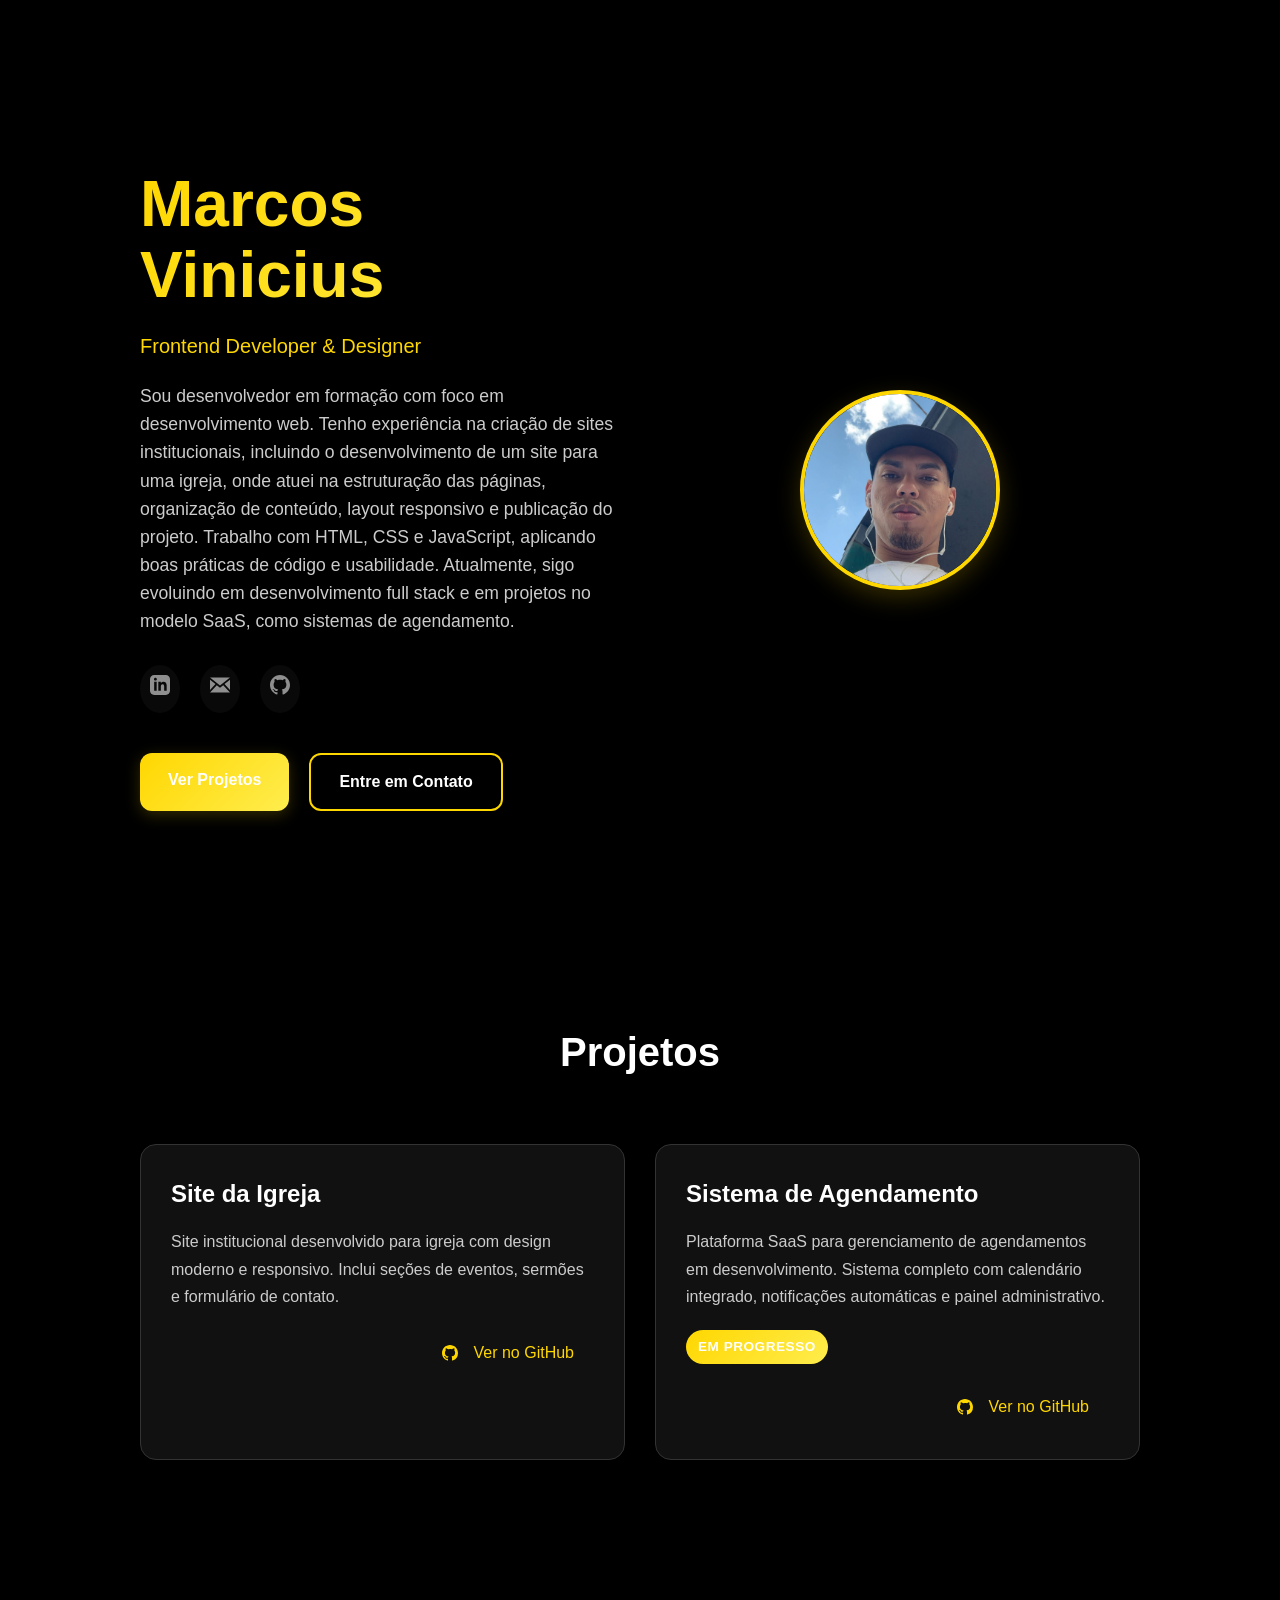
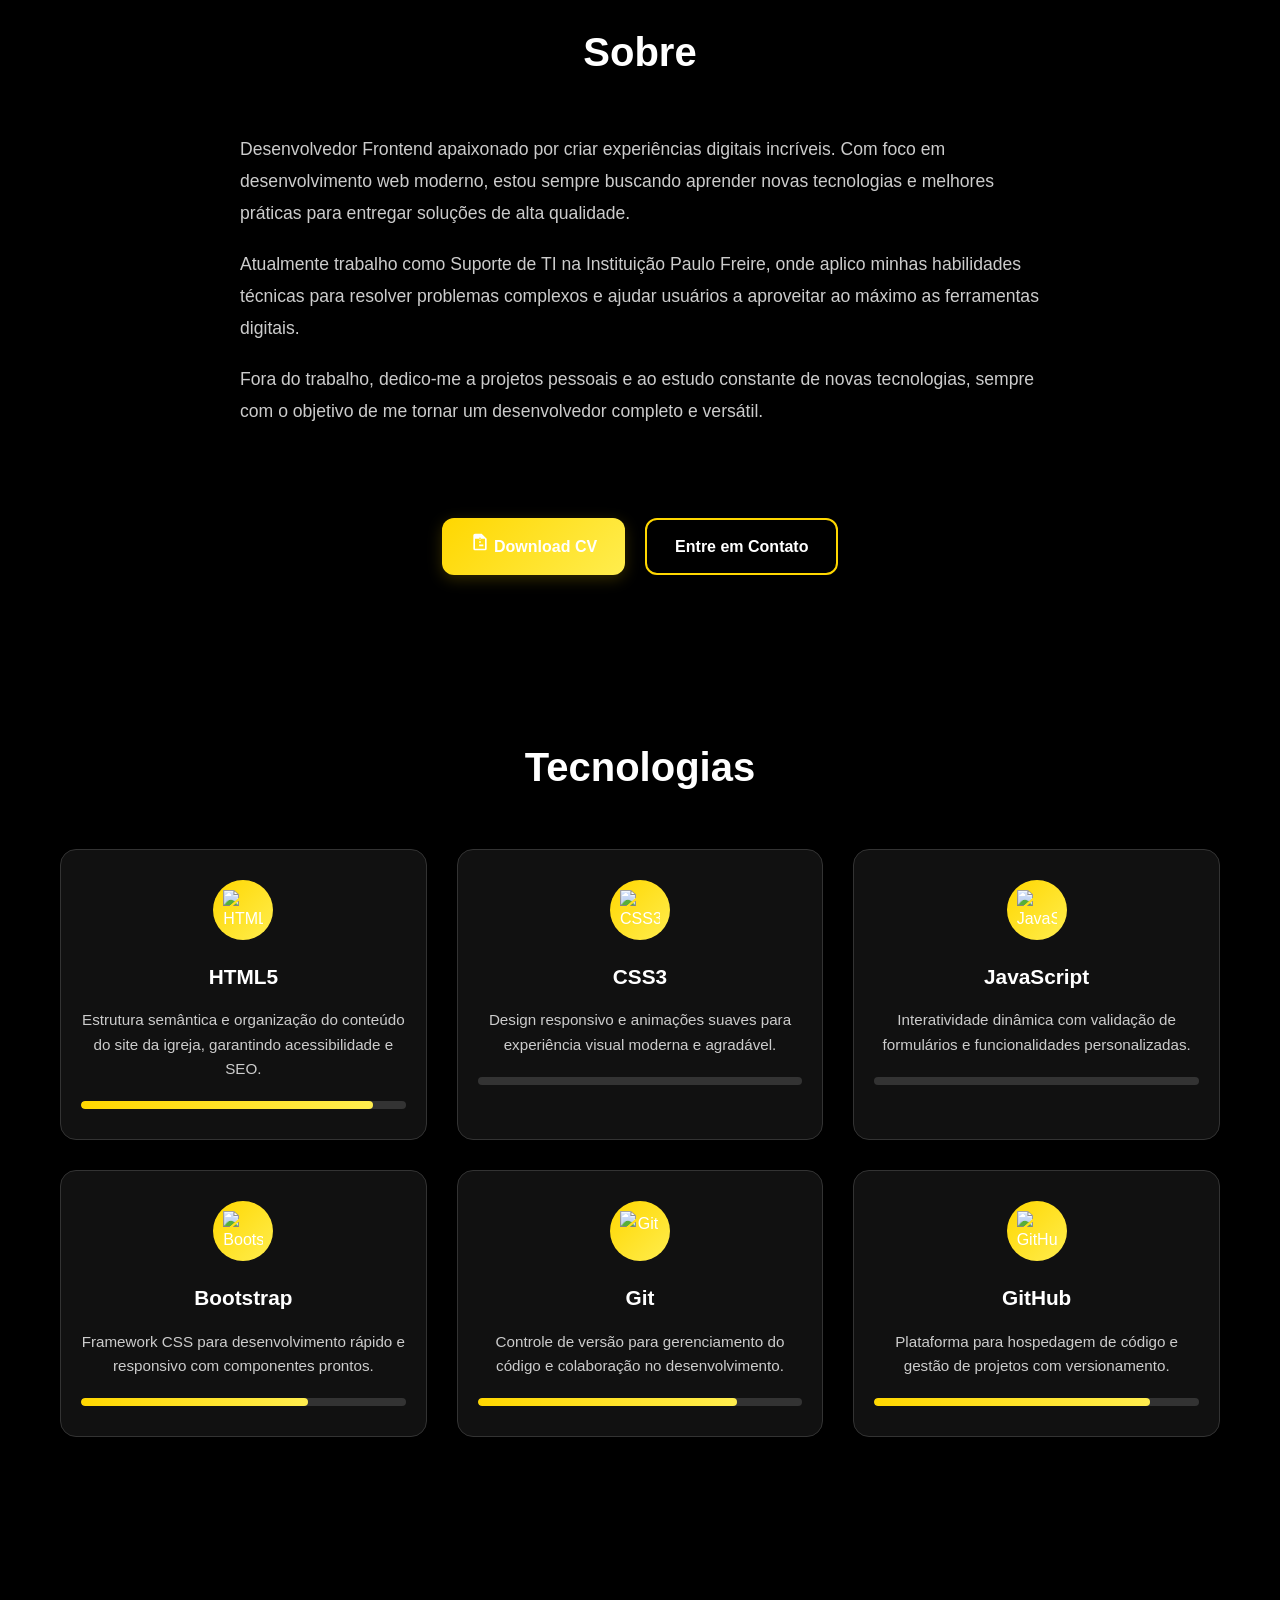
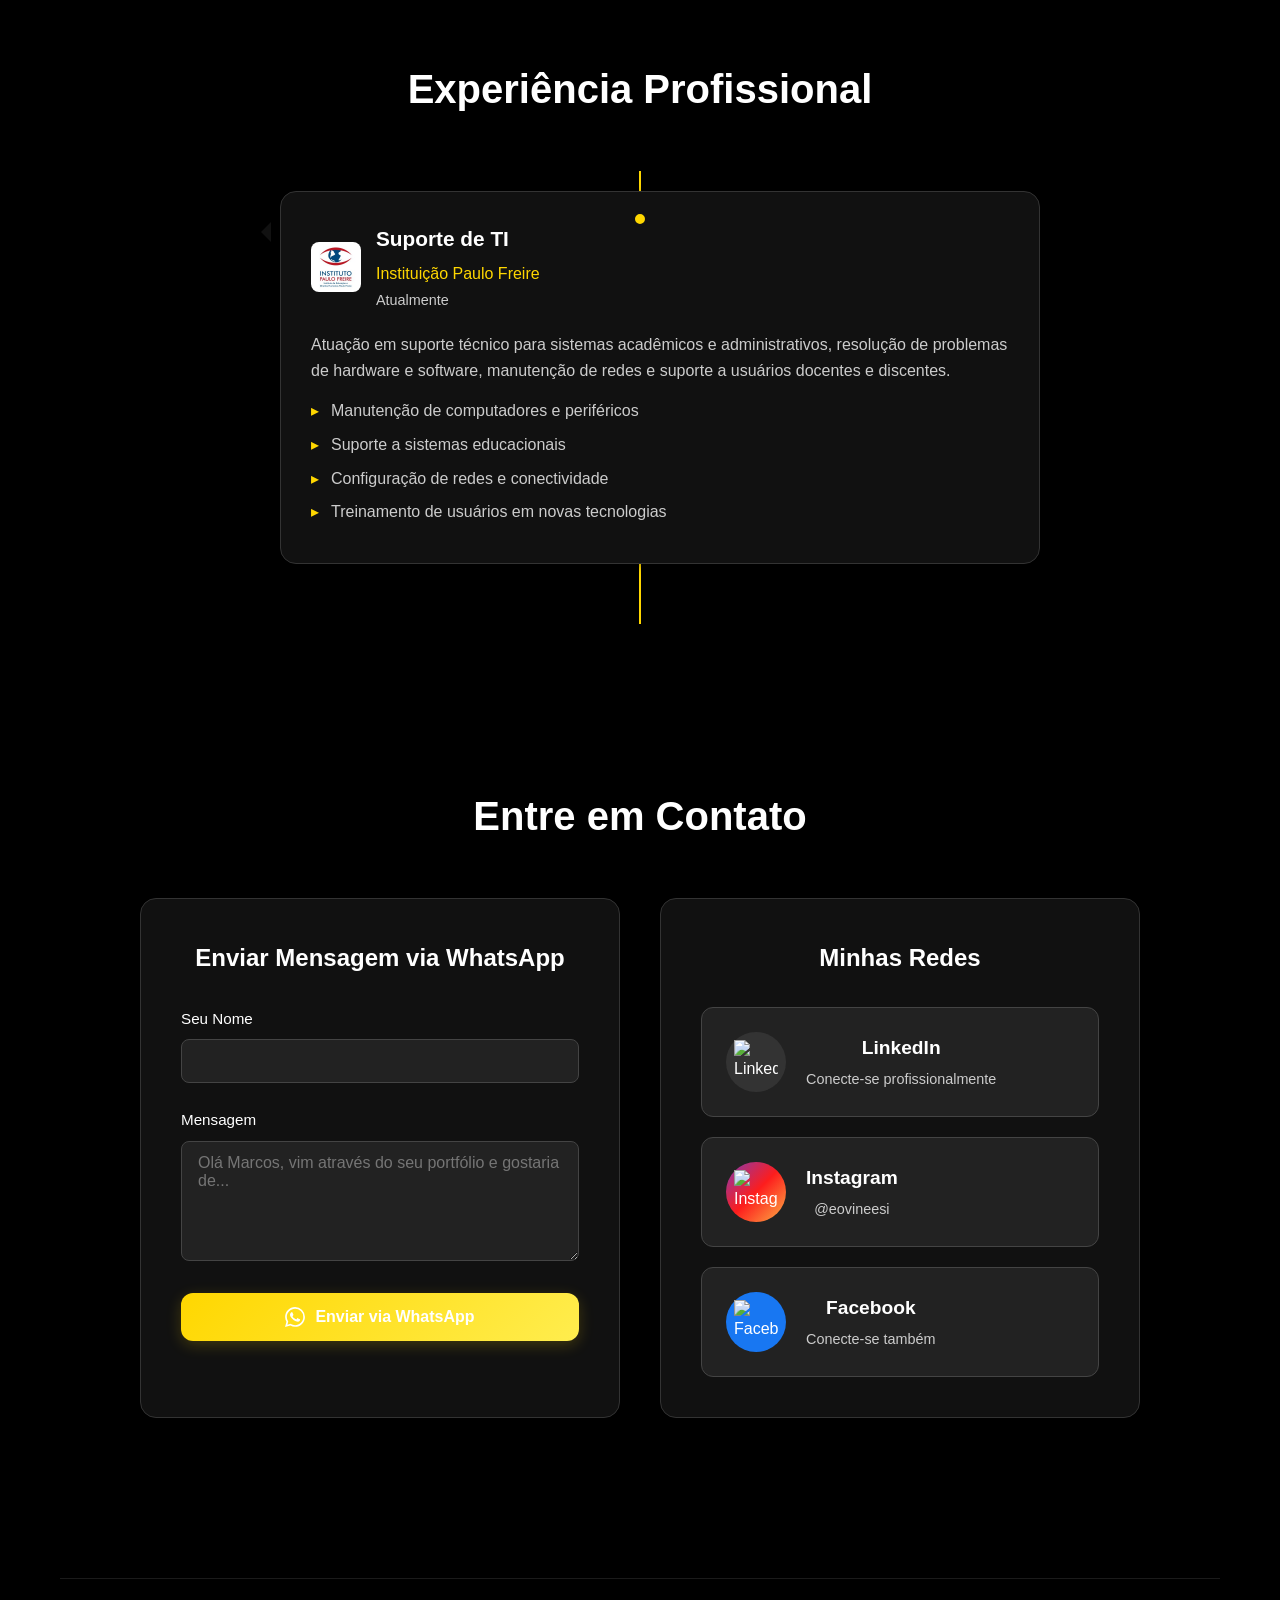
==== index.html @ 04d3d1d5 "Portfólio profissional completo - Marcos Vinicius" ====
<!doctype html>
<html lang="pt-BR">
<head>
  <meta charset="utf-8" />
  <meta name="viewport" content="width=device-width,initial-scale=1" />
  <title>Marcos Vinicius — Full Stack Developer</title>
  <meta name="description" content="Portfólio pessoal — projetos e contatos." />
  <link rel="stylesheet" href="styles.css">
  <link rel="icon" href="data:;base64,iVBORw0KGgo=">
</head>
<body>
  <main class="container">
    <section id="home" class="hero">
      <div class="hero-content">
        <div class="hero-text">
          <h1 class="hero-title">
           
            <span class="name">Marcos Vinicius</span>
          </h1>
          <p class="role">Frontend Developer & Designer</p>
          <p class="hero-description">
            Sou desenvolvedor em formação com foco em desenvolvimento web. Tenho experiência na criação de sites institucionais, incluindo o desenvolvimento de um site para uma igreja, onde atuei na estruturação das páginas, organização de conteúdo, layout responsivo e publicação do projeto.

Trabalho com HTML, CSS e JavaScript, aplicando boas práticas de código e usabilidade. Atualmente, sigo evoluindo em desenvolvimento full stack e em projetos no modelo SaaS, como sistemas de agendamento.
          </p>
          <div class="contact-icons">
            <a href="https://www.linkedin.com/in/marcos-vinicius-36a0b5207/" target="_blank" rel="noopener noreferrer" class="contact-icon" title="LinkedIn">
              <svg width="20" height="20" viewBox="0 0 24 24" fill="currentColor">
                <path d="M19 0h-14c-2.761 0-5 2.239-5 5v14c0 2.761 2.239 5 5 5h14c2.762 0 5-2.239 5-5v-14c0-2.761-2.238-5-5-5zm-11 19h-3v-11h3v11zm-1.5-12.268c-.966 0-1.75-.79-1.75-1.764s.784-1.764 1.75-1.764 1.75.79 1.75 1.764-.783 1.764-1.75 1.764zm13.5 12.268h-3v-5.604c0-3.368-4-3.113-4 0v5.604h-3v-11h3v1.765c1.396-2.586 7-2.777 7 2.476v6.759z"/>
              </svg>
            </a>
            <a href="https://mail.google.com/mail/?view=cm&to=vinigalvao0115@gmail.com" target="_blank" rel="noopener noreferrer" class="contact-icon" title="Email">
              <svg width="20" height="20" viewBox="0 0 24 24" fill="currentColor">
                <path d="M12 12.713l-11.985-9.713h23.971l-11.986 9.713zm-5.425-1.822l-6.575-5.329v12.501l6.575-7.172zm10.85 0l6.575 7.172v-12.501l-6.575 5.329zm-1.557 1.261l-3.868 3.135-3.868-3.135-8.11 8.848h23.956l-8.11-8.848z"/>
              </svg>
            </a>
            <a href="https://github.com/vineesilv" target="_blank" rel="noopener noreferrer" class="contact-icon" title="GitHub">
              <svg width="20" height="20" viewBox="0 0 24 24" fill="currentColor">
                <path d="M12 0c-6.626 0-12 5.373-12 12 0 5.302 3.438 9.8 8.207 11.387.599.111.793-.261.793-.577v-2.234c-3.338.726-4.033-1.416-4.033-1.416-.546-1.387-1.333-1.756-1.333-1.756-1.089-.745.083-.729.083-.729 1.205.084 1.839 1.237 1.839 1.237 1.07 1.834 2.807 1.304 3.492.997.107-.775.418-1.305.762-1.604-2.665-.305-5.467-1.334-5.467-5.931 0-1.311.469-2.381 1.236-3.221-.124-.303-.535-1.524.117-3.176 0 0 1.008-.322 3.301 1.23.957-.266 1.983-.399 3.003-.404 1.02.005 2.047.138 3.006.404 2.291-1.552 3.297-1.23 3.297-1.23.653 1.653.242 2.874.118 3.176.77.84 1.235 1.911 1.235 3.221 0 4.609-2.807 5.624-5.479 5.921.43.372.823 1.102.823 2.222v3.293c0 .319.192.694.801.576 4.765-1.589 8.199-6.086 8.199-11.386 0-6.627-5.373-12-12-12z"/>
              </svg>
            </a>
          </div>
          <div class="actions">
            <a class="btn primary" href="#projects">Ver Projetos</a>
            <a class="btn secondary" href="#contact">Entre em Contato</a>
          </div>
        </div>
        <div class="hero-image">
          <img class="avatar" src="img/img do vine.jpg" alt="Marcos Vinicius">
        </div>
      </div>
    </section>

    <section id="projects" class="projects">
      <h2>Projetos</h2>
      <div class="grid">
        <article class="card">
          <h3>Site da Igreja</h3>
          <p>Site institucional desenvolvido para igreja com design moderno e responsivo. Inclui seções de eventos, sermões e formulário de contato.</p>
          <div class="card-actions">
            <a href="https://github.com/vineesilv/projeto---icb-" target="_blank" rel="noopener noreferrer" class="github-link">
              <svg style="width:16px;height:16px;vertical-align:middle;margin-right:8px;fill:currentColor" viewBox="0 0 16 16" aria-hidden="true" xmlns="http://www.w3.org/2000/svg">
                <path d="M8 0C3.58 0 0 3.58 0 8c0 3.54 2.29 6.53 5.47 7.59.4.07.55-.17.55-.38 0-.19-.01-.82-.01-1.49-2.01.37-2.53-.49-2.69-.94-.09-.23-.48-.94-.82-1.13-.28-.15-.68-.52-.01-.53.63-.01 1.08.58 1.23.82.72 1.21 1.87.87 2.33.66.07-.52.28-.87.51-1.07-1.78-.2-3.64-.89-3.64-3.95 0-.87.31-1.59.82-2.15-.08-.2-.36-1.01.08-2.1 0 0 .67-.21 2.2.82a7.68 7.68 0 012.01-.27c.68 0 1.36.09 2.01.27 1.53-1.04 2.2-.82 2.2-.82.44 1.09.16 1.9.08 2.1.51.56.82 1.28.82 2.15 0 3.07-1.87 3.75-3.65 3.95.29.25.54.73.54 1.48 0 1.07-.01 1.93-.01 2.2 0 .21.15.46.55.38A8.013 8.013 0 0016 8c0-4.42-3.58-8-8-8z"/>
              </svg>
              Ver no GitHub
            </a>
          </div>
        </article>
        
        <article class="card">
          <h3>Sistema de Agendamento</h3>
          <p>Plataforma SaaS para gerenciamento de agendamentos em desenvolvimento. Sistema completo com calendário integrado, notificações automáticas e painel administrativo.</p>
          <div class="project-status">
            <span class="status-badge in-progress">Em Progresso</span>
          </div>
          <div class="card-actions">
            <a href="https://github.com/vineesilv" target="_blank" rel="noopener noreferrer" class="github-link">
              <svg style="width:16px;height:16px;vertical-align:middle;margin-right:8px;fill:currentColor" viewBox="0 0 16 16" aria-hidden="true" xmlns="http://www.w3.org/2000/svg">
                <path d="M8 0C3.58 0 0 3.58 0 8c0 3.54 2.29 6.53 5.47 7.59.4.07.55-.17.55-.38 0-.19-.01-.82-.01-1.49-2.01.37-2.53-.49-2.69-.94-.09-.23-.48-.94-.82-1.13-.28-.15-.68-.52-.01-.53.63-.01 1.08.58 1.23.82.72 1.21 1.87.87 2.33.66.07-.52.28-.87.51-1.07-1.78-.2-3.64-.89-3.64-3.95 0-.87.31-1.59.82-2.15-.08-.2-.36-1.01.08-2.1 0 0 .67-.21 2.2.82a7.68 7.68 0 012.01-.27c.68 0 1.36.09 2.01.27 1.53-1.04 2.2-.82 2.2-.82.44 1.09.16 1.9.08 2.1.51.56.82 1.28.82 2.15 0 3.07-1.87 3.75-3.65 3.95.29.25.54.73.54 1.48 0 1.07-.01 1.93-.01 2.2 0 .21.15.46.55.38A8.013 8.013 0 0016 8c0-4.42-3.58-8-8-8z"/>
              </svg>
              Ver no GitHub
            </a>
          </div>
        </article>
      </div>
    </section>

    <section id="about" class="about">
      <h2>Sobre</h2>
      
      <div class="about-content">
        <div class="about-text">
          <p>Desenvolvedor Frontend apaixonado por criar experiências digitais incríveis. Com foco em desenvolvimento web moderno, estou sempre buscando aprender novas tecnologias e melhores práticas para entregar soluções de alta qualidade.</p>
          <p>Atualmente trabalho como Suporte de TI na Instituição Paulo Freire, onde aplico minhas habilidades técnicas para resolver problemas complexos e ajudar usuários a aproveitar ao máximo as ferramentas digitais.</p>
          <p>Fora do trabalho, dedico-me a projetos pessoais e ao estudo constante de novas tecnologias, sempre com o objetivo de me tornar um desenvolvedor completo e versátil.</p>
        </div>
        
        <div class="about-actions">
          <a href="#" class="btn primary download-cv" id="downloadCV">
            <svg width="20" height="20" viewBox="0 0 24 24" fill="currentColor">
              <path d="M14,2H6A2,2 0 0,0 4,4V20A2,2 0 0,0 6,22H18A2,2 0 0,0 20,20V8L14,2M18,20H6V8H18V20M16,17H11V15H16V17M13,13H11V11H13V13M13,9H11V7H13V9Z"/>
            </svg>
            Download CV
          </a>
          <a href="#contact" class="btn secondary">
            Entre em Contato
          </a>
        </div>
      </div>
    </section>

    <section id="technologies" class="technologies">
      <h2>Tecnologias</h2>
      
      <div class="tech-grid">
        <div class="tech-item">
          <div class="tech-icon">
            <img src="https://cdn.jsdelivr.net/gh/devicons/devicon/icons/html5/html5-original.svg" alt="HTML5" width="40" height="40">
          </div>
          <h3>HTML5</h3>
          <p>Estrutura semântica e organização do conteúdo do site da igreja, garantindo acessibilidade e SEO.</p>
          <div class="skill-bar">
            <div class="skill-progress" data-skill="90">
              <div class="skill-fill" style="width: 90%"></div>
              <span class="skill-percentage">90%</span>
            </div>
          </div>
        </div>
        
        <div class="tech-item">
          <div class="tech-icon">
            <img src="https://cdn.jsdelivr.net/gh/devicons/devicon/icons/css3/css3-original.svg" alt="CSS3" width="40" height="40">
          </div>
          <h3>CSS3</h3>
          <p>Design responsivo e animações suaves para experiência visual moderna e agradável.</p>
          <div class="skill-bar">
            <div class="skill-progress" data-skill="85">
              <div class="skill-fill" style="width: 85%"></div>
              <span class="skill-percentage">85%</span>
            </div>
          </div>
        </div>
        
        <div class="tech-item">
          <div class="tech-icon">
            <img src="https://cdn.jsdelivr.net/gh/devicons/devicon/icons/javascript/javascript-original.svg" alt="JavaScript" width="40" height="40">
          </div>
          <h3>JavaScript</h3>
          <p>Interatividade dinâmica com validação de formulários e funcionalidades personalizadas.</p>
          <div class="skill-bar">
            <div class="skill-progress" data-skill="75">
              <div class="skill-fill" style="width: 75%"></div>
              <span class="skill-percentage">75%</span>
            </div>
          </div>
        </div>
        
        <div class="tech-item">
          <div class="tech-icon">
            <img src="https://cdn.jsdelivr.net/gh/devicons/devicon/icons/bootstrap/bootstrap-original.svg" alt="Bootstrap" width="40" height="40">
          </div>
          <h3>Bootstrap</h3>
          <p>Framework CSS para desenvolvimento rápido e responsivo com componentes prontos.</p>
          <div class="skill-bar">
            <div class="skill-progress" data-skill="70">
              <div class="skill-fill" style="width: 70%"></div>
              <span class="skill-percentage">70%</span>
            </div>
          </div>
        </div>
        
        <div class="tech-item">
          <div class="tech-icon">
            <img src="https://cdn.jsdelivr.net/gh/devicons/devicon/icons/git/git-original.svg" alt="Git" width="40" height="40">
          </div>
          <h3>Git</h3>
          <p>Controle de versão para gerenciamento do código e colaboração no desenvolvimento.</p>
          <div class="skill-bar">
            <div class="skill-progress" data-skill="80">
              <div class="skill-fill" style="width: 80%"></div>
              <span class="skill-percentage">80%</span>
            </div>
          </div>
        </div>
        
        <div class="tech-item">
          <div class="tech-icon">
            <img src="https://cdn.jsdelivr.net/gh/devicons/devicon/icons/github/github-original.svg" alt="GitHub" width="40" height="40">
          </div>
          <h3>GitHub</h3>
          <p>Plataforma para hospedagem de código e gestão de projetos com versionamento.</p>
          <div class="skill-bar">
            <div class="skill-progress" data-skill="85">
              <div class="skill-fill" style="width: 85%"></div>
              <span class="skill-percentage">85%</span>
            </div>
          </div>
        </div>
      </div>
    </section>

    <section id="experience" class="experience">
      <h2>Experiência Profissional</h2>
      
      <div class="timeline">
        <div class="timeline-item">
          <div class="timeline-marker"></div>
          <div class="timeline-content">
            <div class="timeline-header">
              <div class="timeline-company">
                <div class="company-logo">
  <img src="img/paulofreire.jpg" alt="Instituição Paulo Freire">
</div>
                <div class="company-info">
                  <h3>Suporte de TI</h3>
                  <p class="company-name">Instituição Paulo Freire</p>
                  <p class="timeline-date">Atualmente</p>
                </div>
              </div>
            </div>
            <div class="timeline-description">
              <p>Atuação em suporte técnico para sistemas acadêmicos e administrativos, resolução de problemas de hardware e software, manutenção de redes e suporte a usuários docentes e discentes.</p>
              <ul class="responsibilities">
                <li>Manutenção de computadores e periféricos</li>
                <li>Suporte a sistemas educacionais</li>
                <li>Configuração de redes e conectividade</li>
                <li>Treinamento de usuários em novas tecnologias</li>
              </ul>
            </div>
          </div>
        </div>
      </div>
    </section>

    <section id="contact" class="contact">
      <h2>Entre em Contato</h2>
      
      <div class="contact-grid">
        <div class="contact-form">
          <h3>Enviar Mensagem via WhatsApp</h3>
          <form id="whatsapp-form">
            <div class="form-group">
              <label for="whatsapp-name">Seu Nome</label>
              <input type="text" id="whatsapp-name" name="name" required>
            </div>
            <div class="form-group">
              <label for="whatsapp-message">Mensagem</label>
              <textarea id="whatsapp-message" name="message" rows="4" required placeholder="Olá Marcos, vim através do seu portfólio e gostaria de..."></textarea>
            </div>
            <button type="submit" class="btn primary whatsapp-btn">
              <svg width="20" height="20" viewBox="0 0 24 24" fill="currentColor">
                <path d="M17.472 14.382c-.297-.149-1.758-.867-2.03-.967-.273-.099-.471-.149-.67.149-.197.297-.767.966-.94 1.164-.173.199-.347.223-.644.074-.297-.149-1.255-.462-2.39-1.475-.883-.788-1.48-1.761-1.653-2.059-.173-.297-.018-.458.13-.606.134-.133.297-.347.446-.521.151-.172.2-.296.3-.495.099-.198.05-.372-.025-.521-.075-.148-.669-1.611-.916-2.206-.242-.579-.487-.501-.669-.51l-.57-.01c-.198 0-.52.074-.792.372s-1.04 1.016-1.04 2.479 1.065 2.876 1.213 3.074c.149.198 2.095 3.2 5.076 4.487.709.306 1.263.489 1.694.626.712.226 1.36.194 1.872.118.571-.085 1.758-.719 2.006-1.413.248-.695.248-1.29.173-1.414-.074-.123-.272-.198-.57-.347m-5.421 7.403h-.004a9.87 9.87 0 01-5.031-1.378l-.361-.214-3.741.982.998-3.648-.235-.374a9.86 9.86 0 01-1.51-5.26c.001-5.45 4.436-9.884 9.888-9.884 2.64 0 5.122 1.03 6.988 2.898a9.825 9.825 0 012.893 6.994c-.003 5.45-4.437 9.884-9.885 9.884m8.413-18.297A11.815 11.815 0 0012.05 0C5.495 0 .16 5.335.157 11.892c0 2.096.547 4.142 1.588 5.945L.057 24l6.305-1.654a11.882 11.882 0 005.683 1.448h.005c6.554 0 11.89-5.335 11.893-11.893a11.821 11.821 0 00-3.48-8.413Z"/>
              </svg>
              Enviar via WhatsApp
            </button>
          </form>
        </div>
        
        <div class="social-section">
          <h3>Minhas Redes</h3>
          <div class="social-grid">
            <a href="https://www.linkedin.com/in/marcos-vinicius-36a0b5207/" target="_blank" rel="noopener noreferrer" class="social-card">
              <div class="social-icon">
                <img src="https://cdn.jsdelivr.net/gh/devicons/devicon/icons/linkedin/linkedin-original.svg" alt="LinkedIn" width="40" height="40">
              </div>
              <div class="social-info">
                <h4>LinkedIn</h4>
                <p>Conecte-se profissionalmente</p>
              </div>
            </a>
            
            <a href="https://www.instagram.com/eovineesi/" target="_blank" rel="noopener noreferrer" class="social-card">
              <div class="social-icon instagram">
                <img src="https://upload.wikimedia.org/wikipedia/commons/thumb/a/a5/Instagram_icon.png/2048px-Instagram_icon.png" alt="Instagram" width="40" height="40">
              </div>
              <div class="social-info">
                <h4>Instagram</h4>
                <p>@eovineesi</p>
              </div>
            </a>
            
            <a href="https://www.facebook.com/profile.php?id=100027961003098" target="_blank" rel="noopener noreferrer" class="social-card">
              <div class="social-icon facebook">
                <img src="https://upload.wikimedia.org/wikipedia/commons/thumb/5/51/Facebook_f_logo_%282019%29.svg/2048px-Facebook_f_logo_%282019%29.svg.png" alt="Facebook" width="40" height="40">
              </div>
              <div class="social-info">
                <h4>Facebook</h4>
                <p>Conecte-se também</p>
              </div>
            </a>
          </div>
        </div>
      </div>
    </section>

    <footer class="footer">
    </footer>
  </main>
  <script src="script.js"></script>
</body>
</html>
---- styles.css ----
:root {
  --bg: #000000;
  --card: #111111;
  --accent: #ffd700;
  --accent-hover: #ffed4e;
  --muted: #999999;
  --text: #ffffff;
  --text-secondary: #cccccc;
}

* {
  box-sizing: border-box;
  margin: 0;
  padding: 0;
}

html {
  scroll-behavior: smooth;
}

body {
  font-family: 'Inter', -apple-system, BlinkMacSystemFont, 'Segoe UI', Roboto, sans-serif;
  line-height: 1.6;
  background: var(--bg);
  color: var(--text);
  min-height: 100vh;
}

.container {
  max-width: 1200px;
  margin: 0 auto;
  padding: 40px 20px;
}

/* Hero Section */
.hero {
  text-align: center;
  padding: 60px 0;
  min-height: 100vh;
  display: flex;
  align-items: center;
  justify-content: center;
}

.hero-content {
  display: grid;
  grid-template-columns: 1fr;
  gap: 40px;
  align-items: center;
  max-width: 1000px;
  margin: 0 auto;
}

.hero-text {
  order: 2;
}

.hero-image {
  order: 1;
  display: flex;
  justify-content: center;
}

.hero-title {
  font-size: clamp(2.5rem, 5vw, 4rem);
  font-weight: 800;
  margin-bottom: 20px;
  line-height: 1.1;
}

.greeting {
  display: block;
  font-size: clamp(1.5rem, 3vw, 2rem);
  font-weight: 400;
  color: var(--muted);
  margin-bottom: 10px;
}

.name {
  display: block;
  background: linear-gradient(135deg, var(--accent), var(--accent-hover));
  -webkit-background-clip: text;
  -webkit-text-fill-color: transparent;
  background-clip: text;
}

.role {
  font-size: 1.25rem;
  color: var(--accent);
  margin-bottom: 20px;
  font-weight: 500;
}

.hero-description {
  font-size: 1.1rem;
  color: var(--text-secondary);
  margin-bottom: 30px;
  max-width: 600px;
  margin-left: auto;
  margin-right: auto;
}

.contact-icons {
  display: flex;
  gap: 20px;
  justify-content: center;
  margin-bottom: 40px;
}

.contact-icon {
  color: var(--text-secondary);
  opacity: 0.7;
  transition: all 0.3s ease;
  padding: 10px;
  border-radius: 50%;
  background: rgba(255, 255, 255, 0.05);
}

.contact-icon:hover {
  opacity: 1;
  color: var(--accent);
  background: rgba(99, 102, 241, 0.1);
  transform: translateY(-3px);
}

.avatar {
  width: 200px;
  height: 200px;
  border-radius: 50%;
  object-fit: cover;
  border: 4px solid var(--accent);
  box-shadow: 0 8px 25px rgba(255, 215, 0, 0.2);
  transition: transform 0.3s ease;
}

.avatar:hover {
  transform: scale(1.05);
}

/* Buttons */
.actions {
  display: flex;
  gap: 20px;
  justify-content: center;
  flex-wrap: wrap;
}

.btn {
  padding: 14px 28px;
  border-radius: 12px;
  text-decoration: none;
  font-weight: 600;
  font-size: 1rem;
  transition: all 0.3s ease;
  display: inline-block;
  cursor: pointer;
  border: none;
}

.btn.primary {
  background: linear-gradient(135deg, var(--accent), var(--accent-hover));
  color: var(--text);
  box-shadow: 0 4px 15px rgba(255, 215, 0, 0.2);
}

.btn.primary:hover {
  transform: translateY(-2px);
  box-shadow: 0 6px 20px rgba(255, 215, 0, 0.3);
}

.btn.secondary {
  background: transparent;
  color: var(--text);
  border: 2px solid var(--accent);
}

.btn.secondary:hover {
  background: var(--accent);
  color: var(--text);
  transform: translateY(-2px);
}

/* Projects Section */
.projects {
  padding: 80px 0;
}

.projects h2 {
  text-align: center;
  font-size: 2.5rem;
  margin-bottom: 60px;
  font-weight: 700;
}

.grid {
  display: grid;
  grid-template-columns: repeat(auto-fit, minmax(350px, 1fr));
  gap: 30px;
  max-width: 1000px;
  margin: 0 auto;
}

.card {
  background: var(--card);
  border-radius: 16px;
  padding: 30px;
  border: 1px solid #333333;
  box-shadow: 0 2px 8px rgba(0, 0, 0, 0.3);
  transition: all 0.3s ease;
  position: relative;
  overflow: hidden;
}

.card::before {
  content: '';
  position: absolute;
  top: 0;
  left: 0;
  right: 0;
  height: 3px;
  background: linear-gradient(90deg, var(--accent), var(--accent-hover));
  transform: scaleX(0);
  transition: transform 0.3s ease;
}

.card:hover::before {
  transform: scaleX(1);
}

.card:hover {
  transform: translateY(-5px);
  border-color: var(--accent);
  box-shadow: 0 8px 25px rgba(255, 215, 0, 0.15);
}

.card h3 {
  font-size: 1.5rem;
  margin-bottom: 15px;
  color: var(--text);
  font-weight: 600;
}

.card p {
  color: var(--text-secondary);
  line-height: 1.7;
  margin-bottom: 20px;
}

.project-status {
  margin-bottom: 20px;
}

.status-badge {
  display: inline-block;
  padding: 6px 12px;
  border-radius: 20px;
  font-size: 0.85rem;
  font-weight: 600;
  text-transform: uppercase;
  letter-spacing: 0.5px;
}

.status-badge.in-progress {
  background: linear-gradient(135deg, var(--accent), var(--accent-hover));
  color: var(--text);
  animation: pulse 2s ease-in-out infinite;
}

@keyframes pulse {
  0%, 100% { opacity: 1; }
  50% { opacity: 0.8; }
}

.card-actions {
  display: flex;
  justify-content: flex-end;
}

.github-link {
  display: inline-flex;
  align-items: center;
  gap: 8px;
  color: var(--accent);
  text-decoration: none;
  font-weight: 500;
  padding: 10px 20px;
  border-radius: 8px;
  transition: all 0.3s ease;
}

.github-link:hover {
  background: rgba(255, 215, 0, 0.1);
  transform: translateX(5px);
}

/* About Section */
.about {
  padding: 80px 0;
  text-align: center;
}

.about h2 {
  font-size: 2.5rem;
  margin-bottom: 50px;
  font-weight: 700;
  color: var(--text);
}

.about-content {
  max-width: 800px;
  margin: 0 auto;
  display: grid;
  grid-template-columns: 1fr;
  gap: 40px;
}

.about-text {
  text-align: left;
}

.about-text p {
  color: var(--text-secondary);
  line-height: 1.8;
  font-size: 1.1rem;
  margin-bottom: 20px;
}

.about-actions {
  display: flex;
  justify-content: center;
  gap: 20px;
  margin-top: 30px;
}

.download-cv {
  background: linear-gradient(135deg, #ff6b35, #f7931e);
  color: var(--text);
  border: none;
  box-shadow: 0 4px 15px rgba(255, 107, 53, 0.3);
}

.download-cv:hover {
  background: linear-gradient(135deg, #f7931e, #ff6b35);
  transform: translateY(-2px);
  box-shadow: 0 6px 20px rgba(255, 107, 53, 0.4);
}

/* Technologies Section */
.technologies {
  padding: 80px 0;
  text-align: center;
}

.technologies h2 {
  font-size: 2.5rem;
  margin-bottom: 50px;
  font-weight: 700;
  color: var(--text);
}

.tech-grid {
  display: grid;
  grid-template-columns: repeat(auto-fit, minmax(280px, 1fr));
  gap: 30px;
  max-width: 1200px;
  margin: 0 auto 60px;
}

.tech-item {
  text-align: center;
  padding: 30px 20px;
  background: var(--card);
  border-radius: 16px;
  border: 1px solid #333333;
  box-shadow: 0 2px 8px rgba(0, 0, 0, 0.3);
  transition: all 0.3s ease;
}

.tech-item:hover {
  transform: translateY(-5px);
  box-shadow: 0 8px 25px rgba(255, 215, 0, 0.15);
  border-color: var(--accent);
}

.tech-icon {
  width: 60px;
  height: 60px;
  margin: 0 auto 20px;
  display: flex;
  align-items: center;
  justify-content: center;
  background: linear-gradient(135deg, var(--accent), var(--accent-hover));
  border-radius: 50%;
  color: var(--text);
  padding: 10px;
}

.tech-icon img {
  width: 40px;
  height: 40px;
  object-fit: contain;
}

.tech-item h3 {
  font-size: 1.3rem;
  margin-bottom: 15px;
  color: var(--text);
  font-weight: 600;
}

.tech-item p {
  color: var(--text-secondary);
  line-height: 1.6;
  font-size: 0.95rem;
  margin-bottom: 20px;
}

.skill-bar {
  margin-top: 15px;
}

.skill-progress {
  position: relative;
  background: #333333;
  height: 8px;
  border-radius: 4px;
  overflow: hidden;
}

.skill-fill {
  height: 100%;
  background: linear-gradient(90deg, var(--accent), var(--accent-hover));
  border-radius: 4px;
  transition: width 2s ease-in-out;
  position: relative;
}

.skill-percentage {
  position: absolute;
  right: 0;
  top: -25px;
  font-size: 0.85rem;
  color: var(--accent);
  font-weight: 600;
}

.about-description {
  max-width: 800px;
  margin: 0 auto;
  font-size: 1.1rem;
  color: var(--text-secondary);
  line-height: 1.8;
}

/* Experience Section */
.experience {
  padding: 80px 0;
  text-align: center;
}

.experience h2 {
  font-size: 2.5rem;
  margin-bottom: 50px;
  font-weight: 700;
  color: var(--text);
}

.timeline {
  max-width: 800px;
  margin: 0 auto;
  position: relative;
  padding: 20px 0;
}

.timeline::before {
  content: '';
  position: absolute;
  left: 50%;
  top: 0;
  bottom: 0;
  width: 2px;
  background: var(--accent);
  transform: translateX(-50%);
}

.timeline-item {
  position: relative;
  margin-bottom: 40px;
}

.timeline-marker {
  position: absolute;
  left: 50%;
  top: 20px;
  width: 16px;
  height: 16px;
  background: var(--accent);
  border-radius: 50%;
  transform: translateX(-50%);
  border: 3px solid var(--card);
  z-index: 1;
}

.timeline-content {
  background: var(--card);
  padding: 30px;
  border-radius: 16px;
  border: 1px solid #333333;
  box-shadow: 0 2px 8px rgba(0, 0, 0, 0.3);
  text-align: left;
  margin-left: 50%;
  margin-left: 40px;
  position: relative;
}

.timeline-content::before {
  content: '';
  position: absolute;
  left: -20px;
  top: 30px;
  width: 0;
  height: 0;
  border-top: 10px solid transparent;
  border-bottom: 10px solid transparent;
  border-right: 10px solid var(--card);
}

.timeline-header {
  margin-bottom: 20px;
}

.timeline-company {
  display: flex;
  align-items: center;
  gap: 15px;
  margin-bottom: 10px;
}

.company-logo {
  width: 50px;
  height: 50px;
  border-radius: 8px;
  overflow: hidden;
  background: linear-gradient(135deg, #1e3a8a, #3b82f6);
  display: flex;
  align-items: center;
  justify-content: center;
}

.company-logo img {
  width: 100%;
  height: 100%;
  object-fit: cover;
}

.company-info h3 {
  font-size: 1.3rem;
  margin-bottom: 5px;
  color: var(--text);
  font-weight: 600;
}

.company-name {
  color: var(--accent);
  font-weight: 500;
  margin-bottom: 3px;
}

.timeline-date {
  color: var(--text-secondary);
  font-size: 0.9rem;
  font-weight: 500;
}

.timeline-description {
  margin-top: 20px;
}

.timeline-description p {
  color: var(--text-secondary);
  line-height: 1.6;
  margin-bottom: 15px;
}

.responsibilities {
  list-style: none;
  padding: 0;
}

.responsibilities li {
  color: var(--text-secondary);
  margin-bottom: 8px;
  padding-left: 20px;
  position: relative;
}

.responsibilities li::before {
  content: '▸';
  position: absolute;
  left: 0;
  color: var(--accent);
}

.about-description {
  max-width: 800px;
  margin: 0 auto;
  font-size: 1.1rem;
  color: var(--text-secondary);
  line-height: 1.8;
}

/* Contact Section */
.contact {
  padding: 80px 0;
  text-align: center;
}

.contact h2 {
  font-size: 2.5rem;
  margin-bottom: 50px;
  font-weight: 700;
  color: var(--text);
}

.contact-grid {
  display: grid;
  grid-template-columns: repeat(auto-fit, minmax(400px, 1fr));
  gap: 40px;
  max-width: 1000px;
  margin: 0 auto;
}

.contact-form {
  background: var(--card);
  padding: 40px;
  border-radius: 16px;
  border: 1px solid #333333;
  box-shadow: 0 2px 8px rgba(0, 0, 0, 0.3);
  text-align: left;
}

.contact-form h3 {
  font-size: 1.5rem;
  margin-bottom: 30px;
  color: var(--text);
  font-weight: 600;
  text-align: center;
}

.form-group {
  margin-bottom: 25px;
}

.form-group label {
  display: block;
  margin-bottom: 8px;
  color: var(--text);
  font-weight: 500;
  font-size: 0.95rem;
}

.form-group input,
.form-group textarea {
  width: 100%;
  padding: 12px 16px;
  background: #222222;
  border: 1px solid #444444;
  border-radius: 8px;
  color: var(--text);
  font-size: 1rem;
  transition: all 0.3s ease;
  font-family: inherit;
}

.form-group input:focus,
.form-group textarea:focus {
  outline: none;
  border-color: var(--accent);
  box-shadow: 0 0 0 3px rgba(255, 215, 0, 0.1);
}

.form-group textarea {
  resize: vertical;
  min-height: 120px;
}

.whatsapp-btn {
  width: 100%;
  display: flex;
  align-items: center;
  justify-content: center;
  gap: 10px;
  background: linear-gradient(135deg, #25D366, #128C7E);
  color: white;
  border: none;
}

.social-section {
  background: var(--card);
  padding: 40px;
  border-radius: 16px;
  border: 1px solid #333333;
  box-shadow: 0 2px 8px rgba(0, 0, 0, 0.3);
}

.social-section h3 {
  font-size: 1.5rem;
  margin-bottom: 30px;
  color: var(--text);
  font-weight: 600;
  text-align: center;
}

.social-grid {
  display: flex;
  flex-direction: column;
  gap: 20px;
}

.social-card {
  display: flex;
  align-items: center;
  padding: 24px;
  background: #222222;
  border-radius: 12px;
  border: 1px solid #444444;
  text-decoration: none;
  color: var(--text);
  transition: all 0.3s ease;
  min-height: 108px;
}

.social-card:hover {
  transform: translateY(-3px);
  border-color: var(--accent);
  box-shadow: 0 8px 25px rgba(255, 215, 0, 0.15);
}

.social-icon {
  width: 60px;
  height: 60px;
  display: flex;
  align-items: center;
  justify-content: center;
  background: #333333;
  border-radius: 50%;
  margin-right: 20px;
  flex-shrink: 0;
  padding: 8px;
}

.social-icon.linkedin {
  background: #0077B5;
}

.social-icon.instagram {
  background: linear-gradient(135deg, #833AB4, #FD1D1D, #FCB045);
}

.social-icon.facebook {
  background: #1877F2;
}

.social-icon img {
  width: 44px;
  height: 44px;
  object-fit: contain;
}

.social-icon.linkedin img {
  filter: none;
}

.social-icon.instagram img {
  filter: none;
}

.social-icon.facebook img {
  filter: none;
}

.social-info h4 {
  font-size: 1.2rem;
  margin-bottom: 5px;
  color: var(--text);
  font-weight: 600;
}

.social-info p {
  color: var(--text-secondary);
  font-size: 0.9rem;
}

.linklike {
  background: none;
  border: none;
  color: var(--accent);
  text-decoration: underline;
  cursor: pointer;
  font: inherit;
  font-size: 1.1rem;
  padding: 0;
  transition: color 0.3s ease;
}

.linklike:hover {
  color: var(--accent-hover);
}

.small {
  color: var(--muted);
  margin-top: 20px;
  font-size: 1rem;
}

.small a {
  color: var(--accent);
  text-decoration: none;
  transition: color 0.3s ease;
}

.small a:hover {
  color: var(--accent-hover);
}

/* Footer */
.footer {
  text-align: center;
  padding: 40px 0;
  color: var(--muted);
  font-size: 0.9rem;
  border-top: 1px solid rgba(255, 255, 255, 0.1);
  margin-top: 80px;
}

/* Responsive Design */
@media (min-width: 768px) {
  .hero-content {
    grid-template-columns: 1fr 1fr;
  }
  
  .hero-text {
    order: 1;
    text-align: left;
  }
  
  .hero-image {
    order: 2;
  }
  
  .contact-icons {
    justify-content: flex-start;
  }
  
  .actions {
    justify-content: flex-start;
  }
  
  .hero-description {
    margin-left: 0;
    margin-right: 0;
  }
}

@media (max-width: 767px) {
  .container {
    padding: 20px 15px;
  }
  
  .hero {
    padding: 40px 0;
    min-height: auto;
  }
  
  .projects,
  .about,
  .contact {
    padding: 60px 0;
  }
  
  .projects h2,
  .about h2,
  .contact h2 {
    font-size: 2rem;
  }
  
  .grid {
    grid-template-columns: 1fr;
    gap: 20px;
  }
  
  .card {
    padding: 25px;
  }
  
  .actions {
    flex-direction: column;
    align-items: center;
  }
  
  .btn {
    width: 100%;
    max-width: 300px;
  }
}
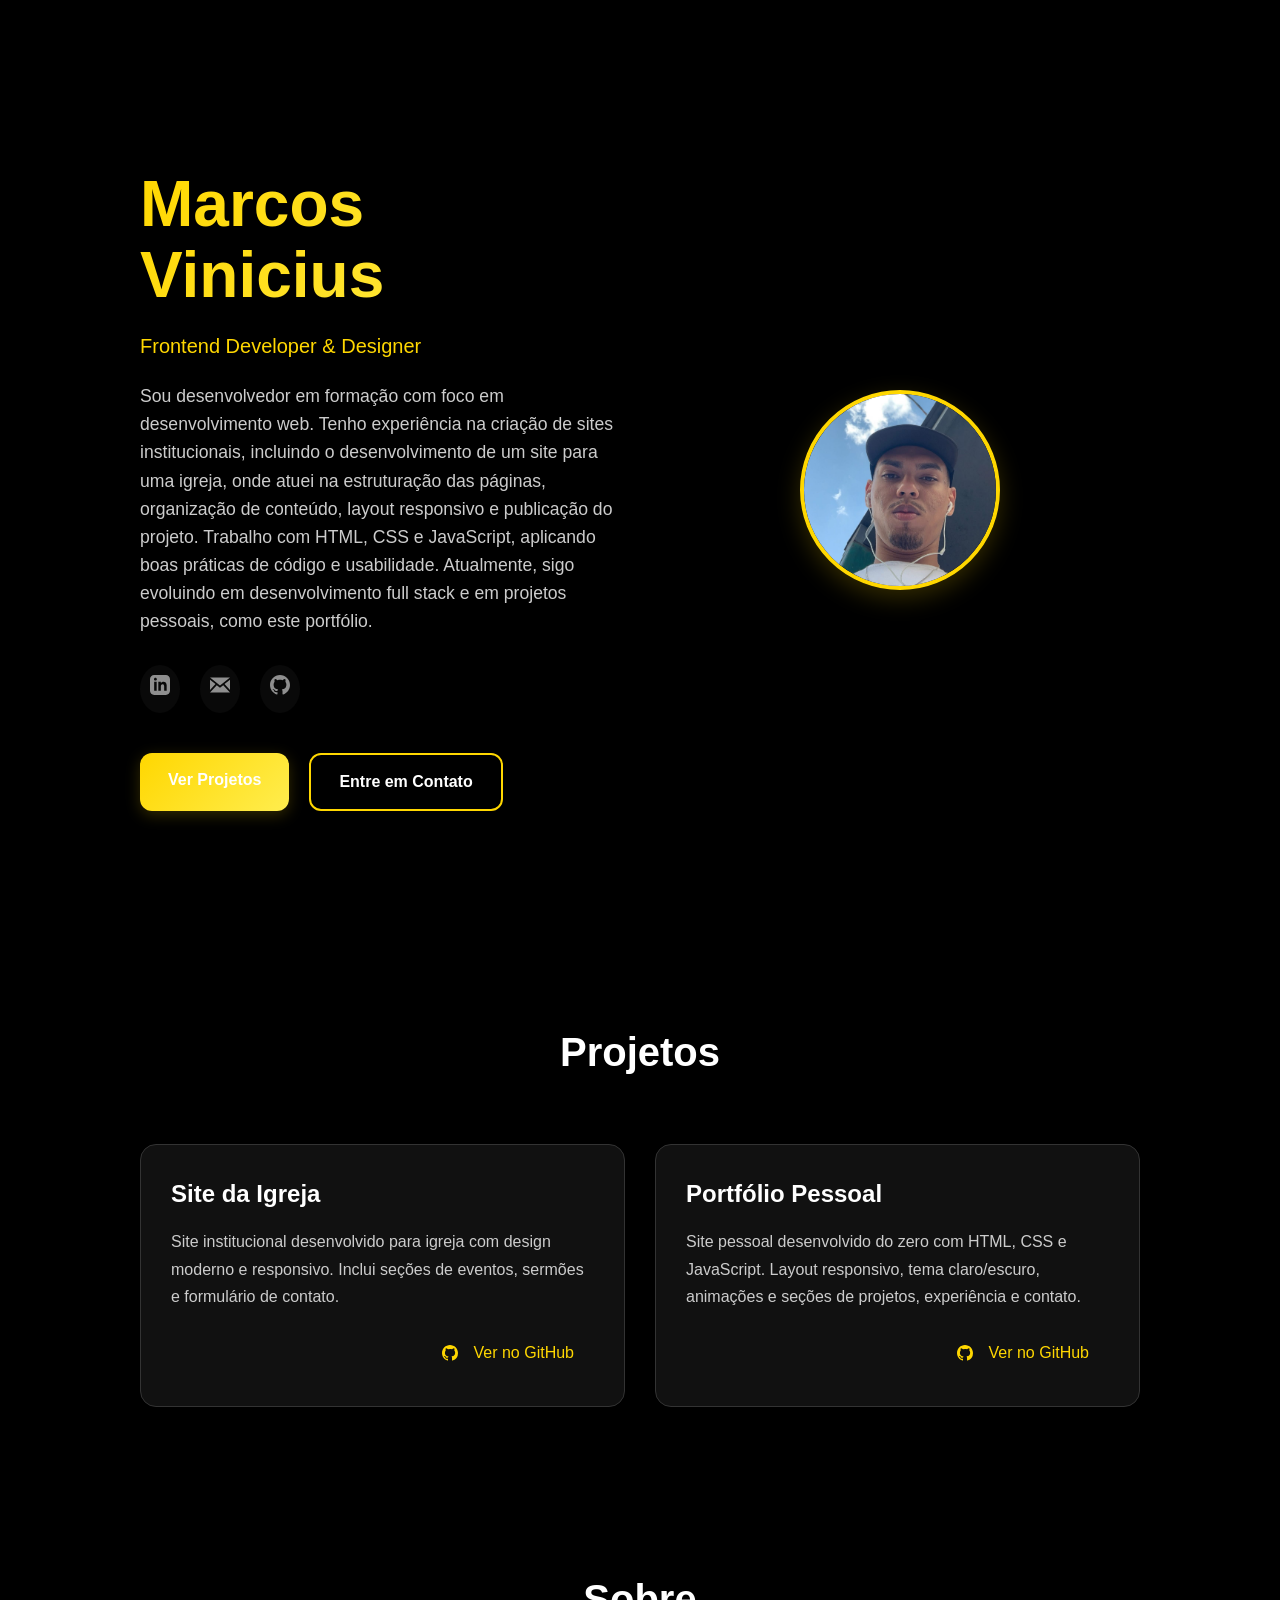
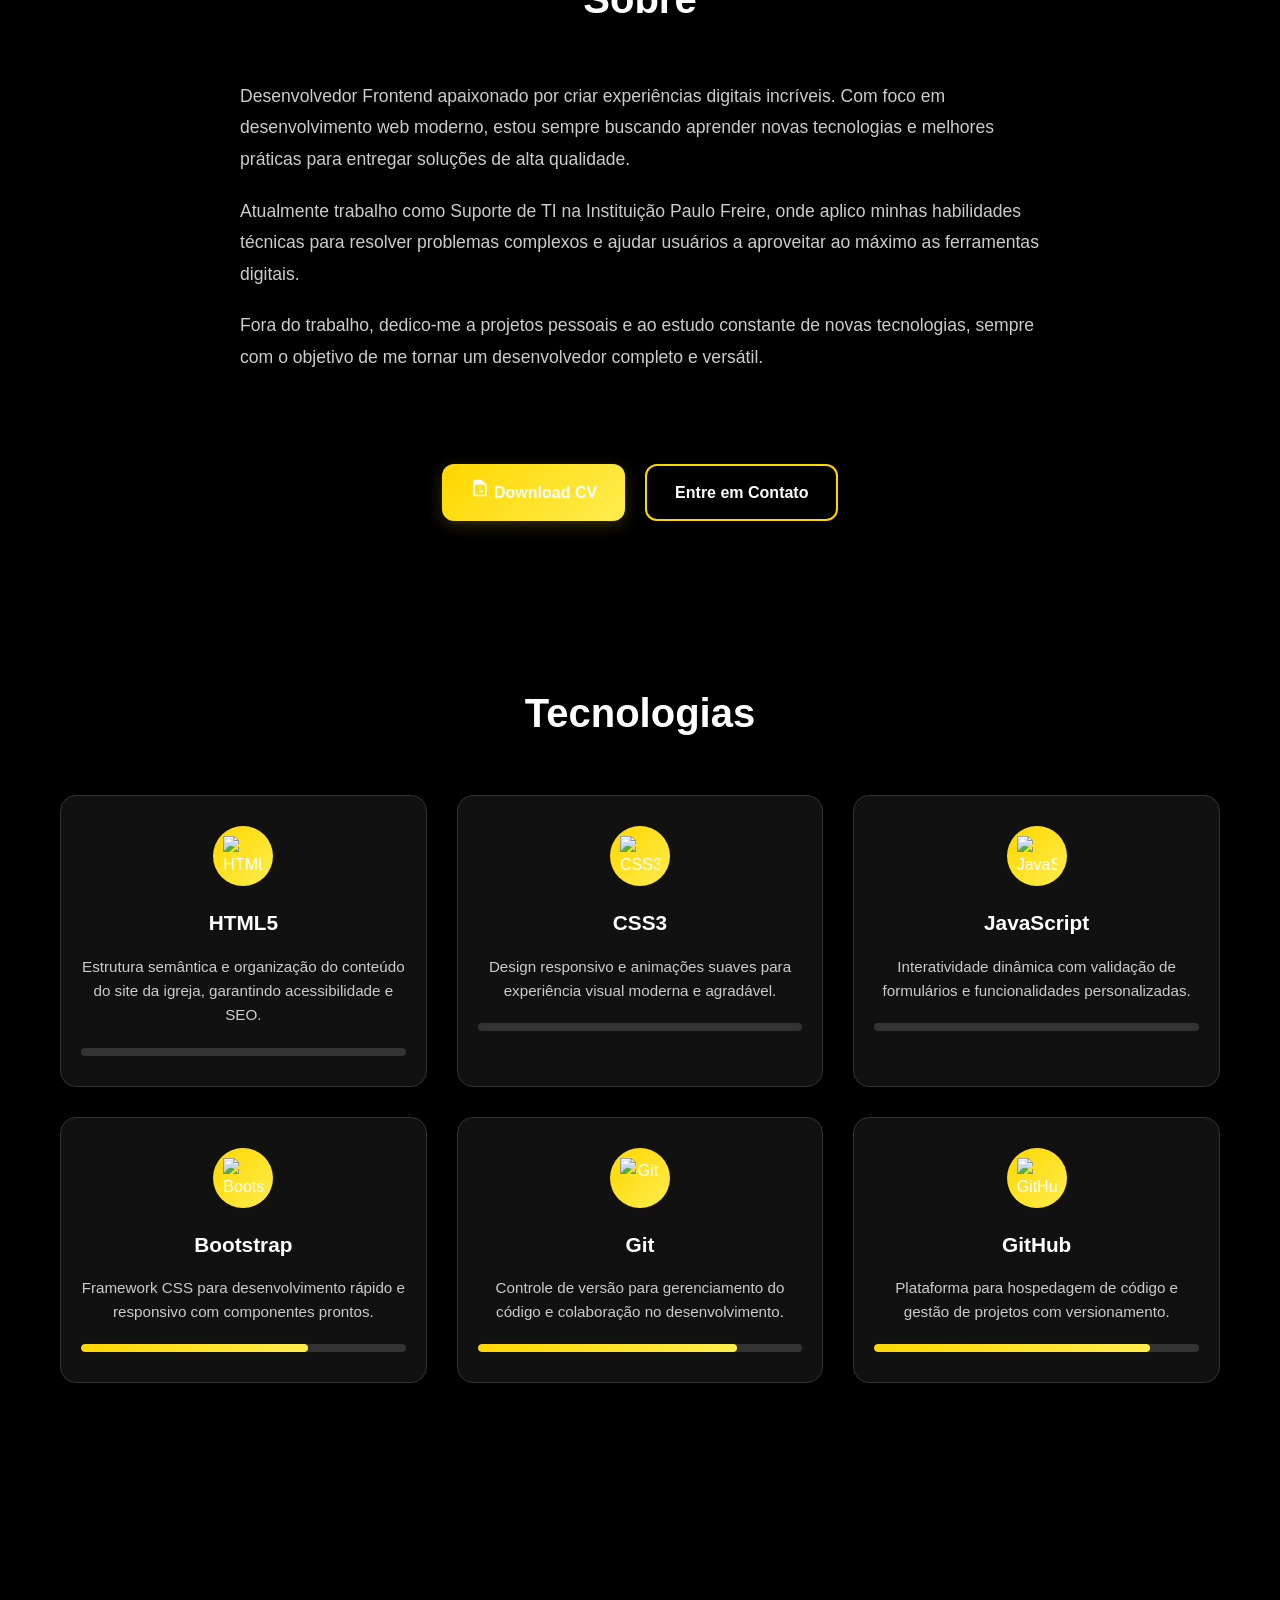
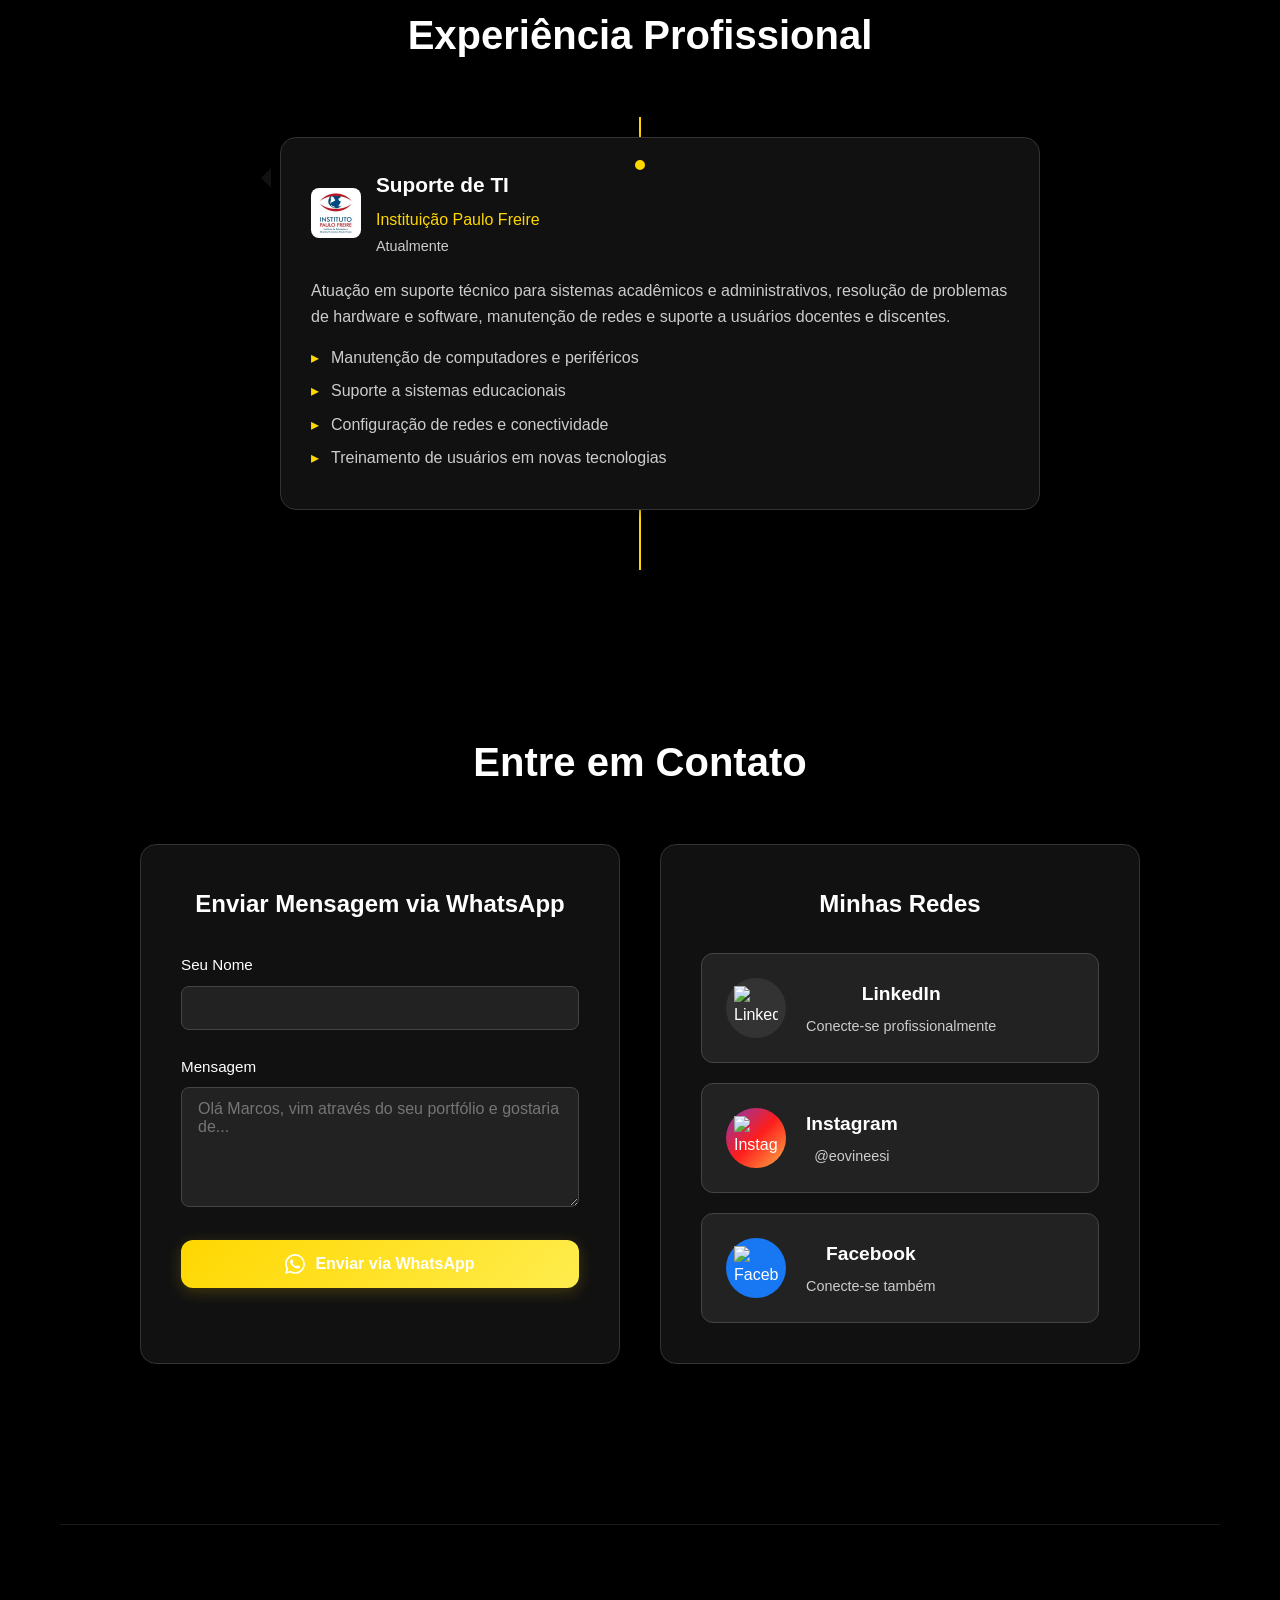
==== commit d691c2b3: "Substitui card do Sistema de Agendamento pelo Portfolio Pessoal Co-Authored-By: Vineesilvaa <vinigal" ====
--- a/index.html
+++ b/index.html
@@ -21,7 +21,7 @@
           <p class="hero-description">
             Sou desenvolvedor em formação com foco em desenvolvimento web. Tenho experiência na criação de sites institucionais, incluindo o desenvolvimento de um site para uma igreja, onde atuei na estruturação das páginas, organização de conteúdo, layout responsivo e publicação do projeto.
 
-Trabalho com HTML, CSS e JavaScript, aplicando boas práticas de código e usabilidade. Atualmente, sigo evoluindo em desenvolvimento full stack e em projetos no modelo SaaS, como sistemas de agendamento.
+Trabalho com HTML, CSS e JavaScript, aplicando boas práticas de código e usabilidade. Atualmente, sigo evoluindo em desenvolvimento full stack e em projetos pessoais, como este portfólio.
           </p>
           <div class="contact-icons">
             <a href="https://www.linkedin.com/in/marcos-vinicius-36a0b5207/" target="_blank" rel="noopener noreferrer" class="contact-icon" title="LinkedIn">
@@ -68,13 +68,10 @@
         </article>
         
         <article class="card">
-          <h3>Sistema de Agendamento</h3>
-          <p>Plataforma SaaS para gerenciamento de agendamentos em desenvolvimento. Sistema completo com calendário integrado, notificações automáticas e painel administrativo.</p>
-          <div class="project-status">
-            <span class="status-badge in-progress">Em Progresso</span>
-          </div>
+          <h3>Portfólio Pessoal</h3>
+          <p>Site pessoal desenvolvido do zero com HTML, CSS e JavaScript. Layout responsivo, tema claro/escuro, animações e seções de projetos, experiência e contato.</p>
           <div class="card-actions">
-            <a href="https://github.com/vineesilv" target="_blank" rel="noopener noreferrer" class="github-link">
+            <a href="https://github.com/vineesilv/porfolio---vine" target="_blank" rel="noopener noreferrer" class="github-link">
               <svg style="width:16px;height:16px;vertical-align:middle;margin-right:8px;fill:currentColor" viewBox="0 0 16 16" aria-hidden="true" xmlns="http://www.w3.org/2000/svg">
                 <path d="M8 0C3.58 0 0 3.58 0 8c0 3.54 2.29 6.53 5.47 7.59.4.07.55-.17.55-.38 0-.19-.01-.82-.01-1.49-2.01.37-2.53-.49-2.69-.94-.09-.23-.48-.94-.82-1.13-.28-.15-.68-.52-.01-.53.63-.01 1.08.58 1.23.82.72 1.21 1.87.87 2.33.66.07-.52.28-.87.51-1.07-1.78-.2-3.64-.89-3.64-3.95 0-.87.31-1.59.82-2.15-.08-.2-.36-1.01.08-2.1 0 0 .67-.21 2.2.82a7.68 7.68 0 012.01-.27c.68 0 1.36.09 2.01.27 1.53-1.04 2.2-.82 2.2-.82.44 1.09.16 1.9.08 2.1.51.56.82 1.28.82 2.15 0 3.07-1.87 3.75-3.65 3.95.29.25.54.73.54 1.48 0 1.07-.01 1.93-.01 2.2 0 .21.15.46.55.38A8.013 8.013 0 0016 8c0-4.42-3.58-8-8-8z"/>
               </svg>
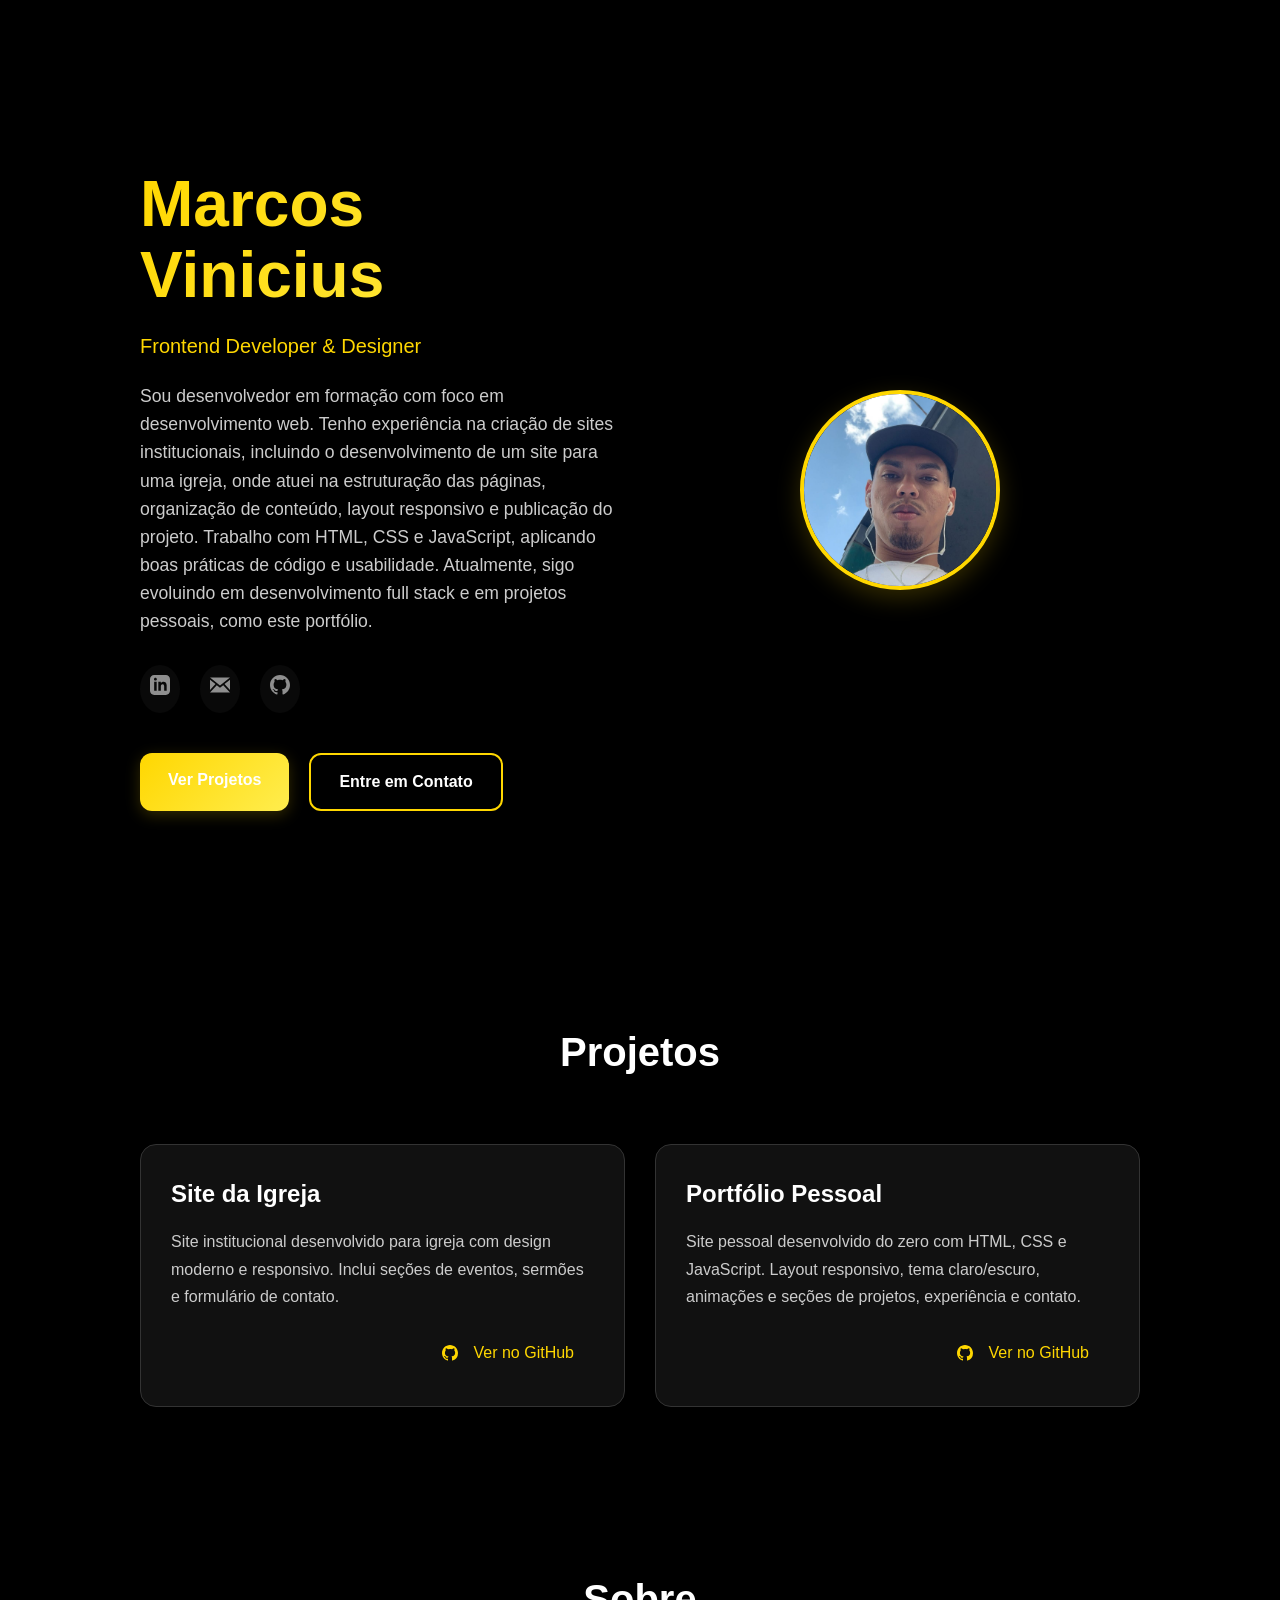
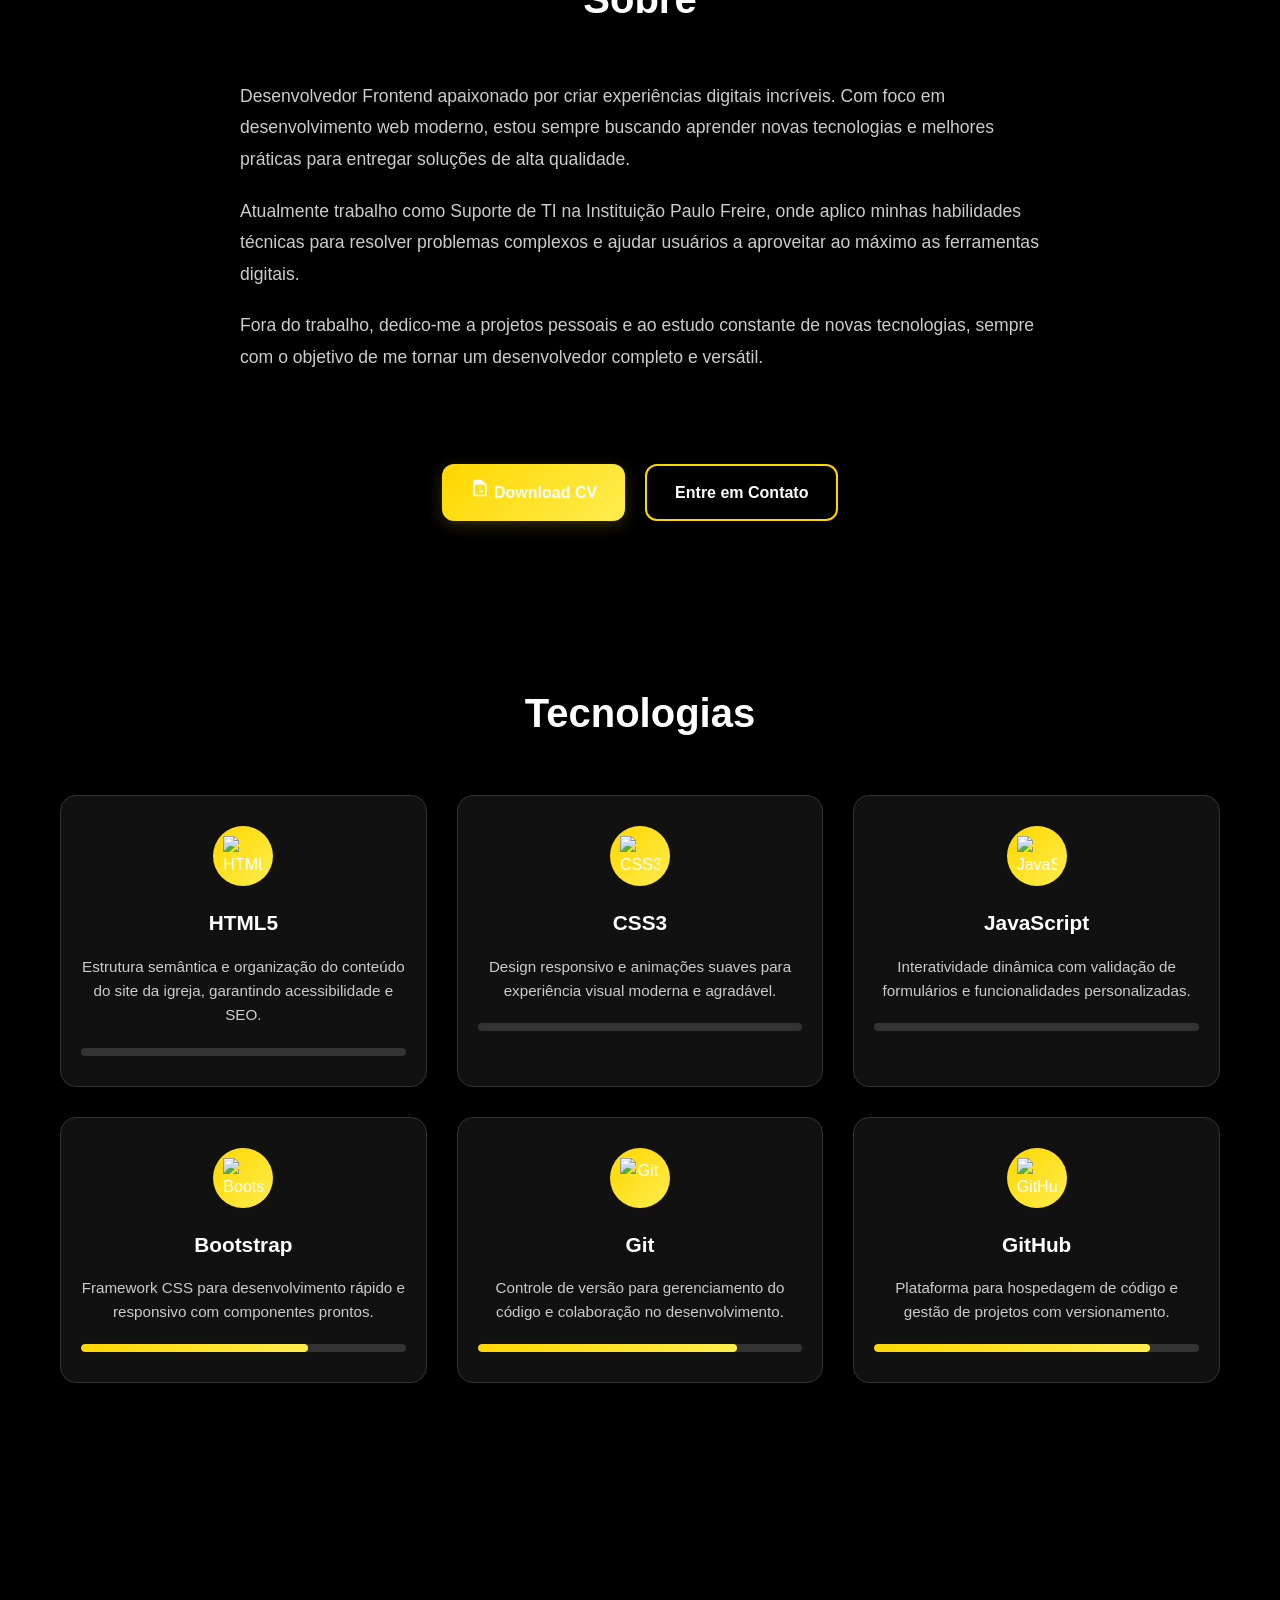
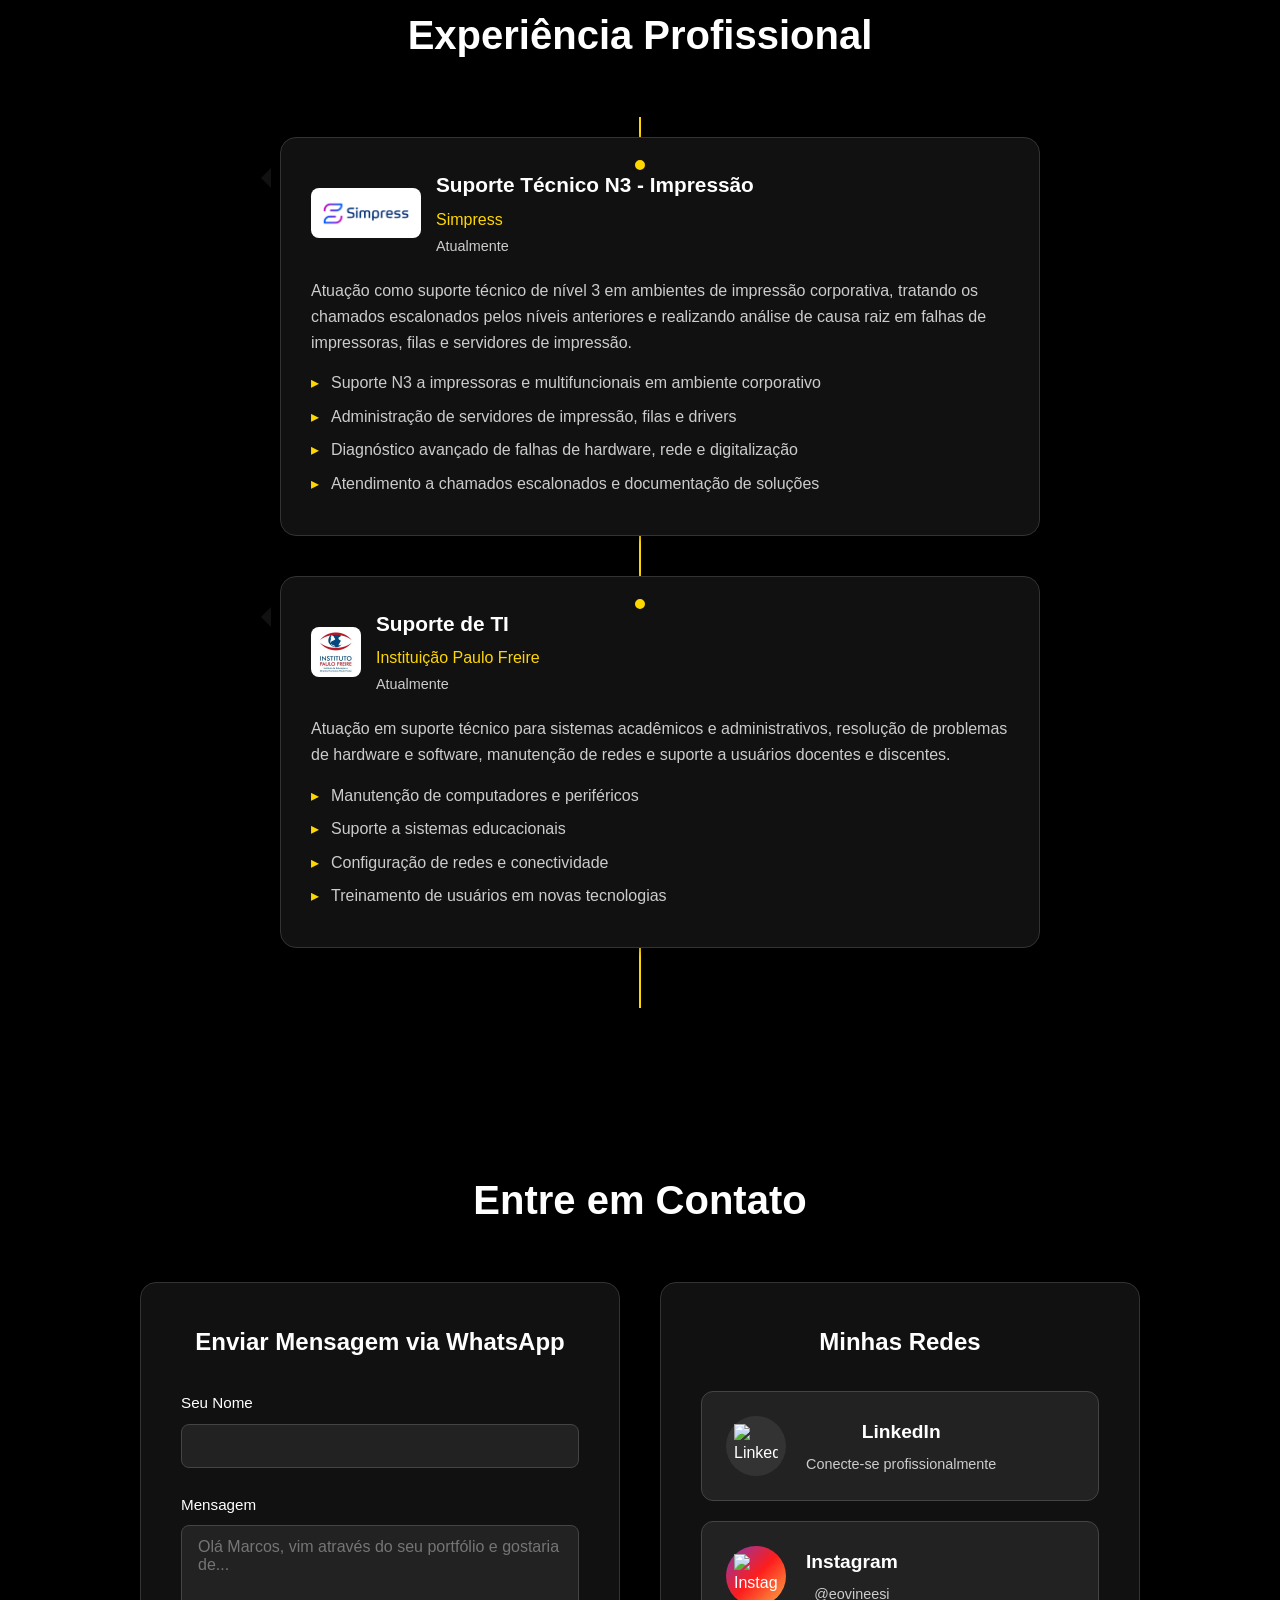
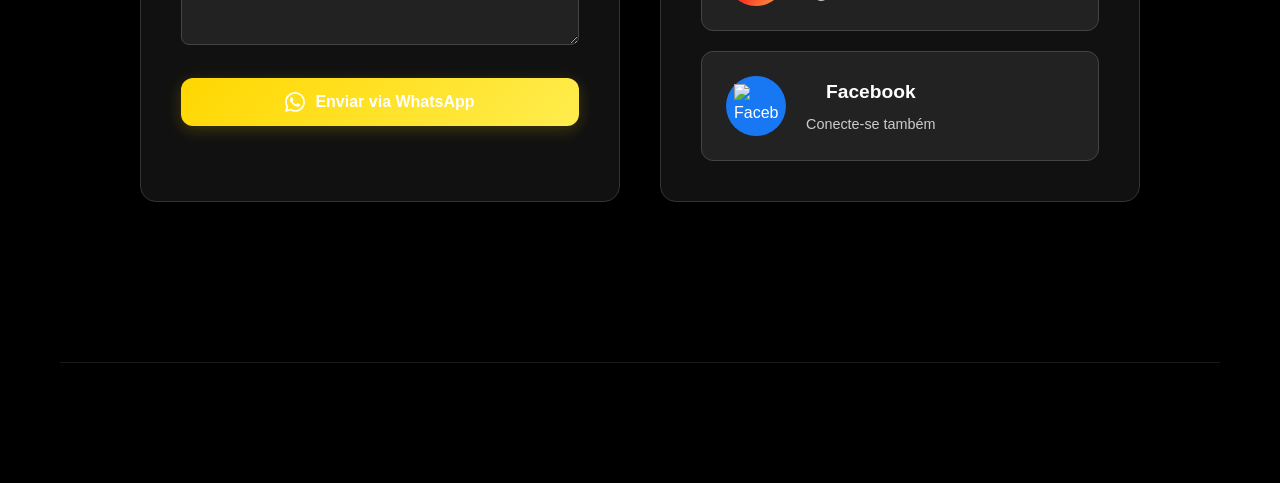
==== commit 3cfcbee9: "Adiciona experiencia na Simpress (suporte N3 de impressao) Co-Authored-By: Vineesilvaa <vinigalvao01" ====
--- a/index.html
+++ b/index.html
@@ -58,7 +58,7 @@
           <h3>Site da Igreja</h3>
           <p>Site institucional desenvolvido para igreja com design moderno e responsivo. Inclui seções de eventos, sermões e formulário de contato.</p>
           <div class="card-actions">
-            <a href="https://github.com/vineesilv/projeto---icb-" target="_blank" rel="noopener noreferrer" class="github-link">
+            <a href="https://github.com/vineesilv/sistema-igreja-icb" target="_blank" rel="noopener noreferrer" class="github-link">
               <svg style="width:16px;height:16px;vertical-align:middle;margin-right:8px;fill:currentColor" viewBox="0 0 16 16" aria-hidden="true" xmlns="http://www.w3.org/2000/svg">
                 <path d="M8 0C3.58 0 0 3.58 0 8c0 3.54 2.29 6.53 5.47 7.59.4.07.55-.17.55-.38 0-.19-.01-.82-.01-1.49-2.01.37-2.53-.49-2.69-.94-.09-.23-.48-.94-.82-1.13-.28-.15-.68-.52-.01-.53.63-.01 1.08.58 1.23.82.72 1.21 1.87.87 2.33.66.07-.52.28-.87.51-1.07-1.78-.2-3.64-.89-3.64-3.95 0-.87.31-1.59.82-2.15-.08-.2-.36-1.01.08-2.1 0 0 .67-.21 2.2.82a7.68 7.68 0 012.01-.27c.68 0 1.36.09 2.01.27 1.53-1.04 2.2-.82 2.2-.82.44 1.09.16 1.9.08 2.1.51.56.82 1.28.82 2.15 0 3.07-1.87 3.75-3.65 3.95.29.25.54.73.54 1.48 0 1.07-.01 1.93-.01 2.2 0 .21.15.46.55.38A8.013 8.013 0 0016 8c0-4.42-3.58-8-8-8z"/>
               </svg>
@@ -200,6 +200,33 @@
       <h2>Experiência Profissional</h2>
       
       <div class="timeline">
+        <div class="timeline-item">
+          <div class="timeline-marker"></div>
+          <div class="timeline-content">
+            <div class="timeline-header">
+              <div class="timeline-company">
+                <div class="company-logo logo-wide">
+                  <img src="img/simpress.png" alt="Simpress">
+                </div>
+                <div class="company-info">
+                  <h3>Suporte Técnico N3 - Impressão</h3>
+                  <p class="company-name">Simpress</p>
+                  <p class="timeline-date">Atualmente</p>
+                </div>
+              </div>
+            </div>
+            <div class="timeline-description">
+              <p>Atuação como suporte técnico de nível 3 em ambientes de impressão corporativa, tratando os chamados escalonados pelos níveis anteriores e realizando análise de causa raiz em falhas de impressoras, filas e servidores de impressão.</p>
+              <ul class="responsibilities">
+                <li>Suporte N3 a impressoras e multifuncionais em ambiente corporativo</li>
+                <li>Administração de servidores de impressão, filas e drivers</li>
+                <li>Diagnóstico avançado de falhas de hardware, rede e digitalização</li>
+                <li>Atendimento a chamados escalonados e documentação de soluções</li>
+              </ul>
+            </div>
+          </div>
+        </div>
+
         <div class="timeline-item">
           <div class="timeline-marker"></div>
           <div class="timeline-content">
--- a/styles.css
+++ b/styles.css
@@ -553,6 +553,16 @@
   object-fit: cover;
 }
 
+.company-logo.logo-wide {
+  width: 110px;
+  background: #ffffff;
+  padding: 6px;
+}
+
+.company-logo.logo-wide img {
+  object-fit: contain;
+}
+
 .company-info h3 {
   font-size: 1.3rem;
   margin-bottom: 5px;
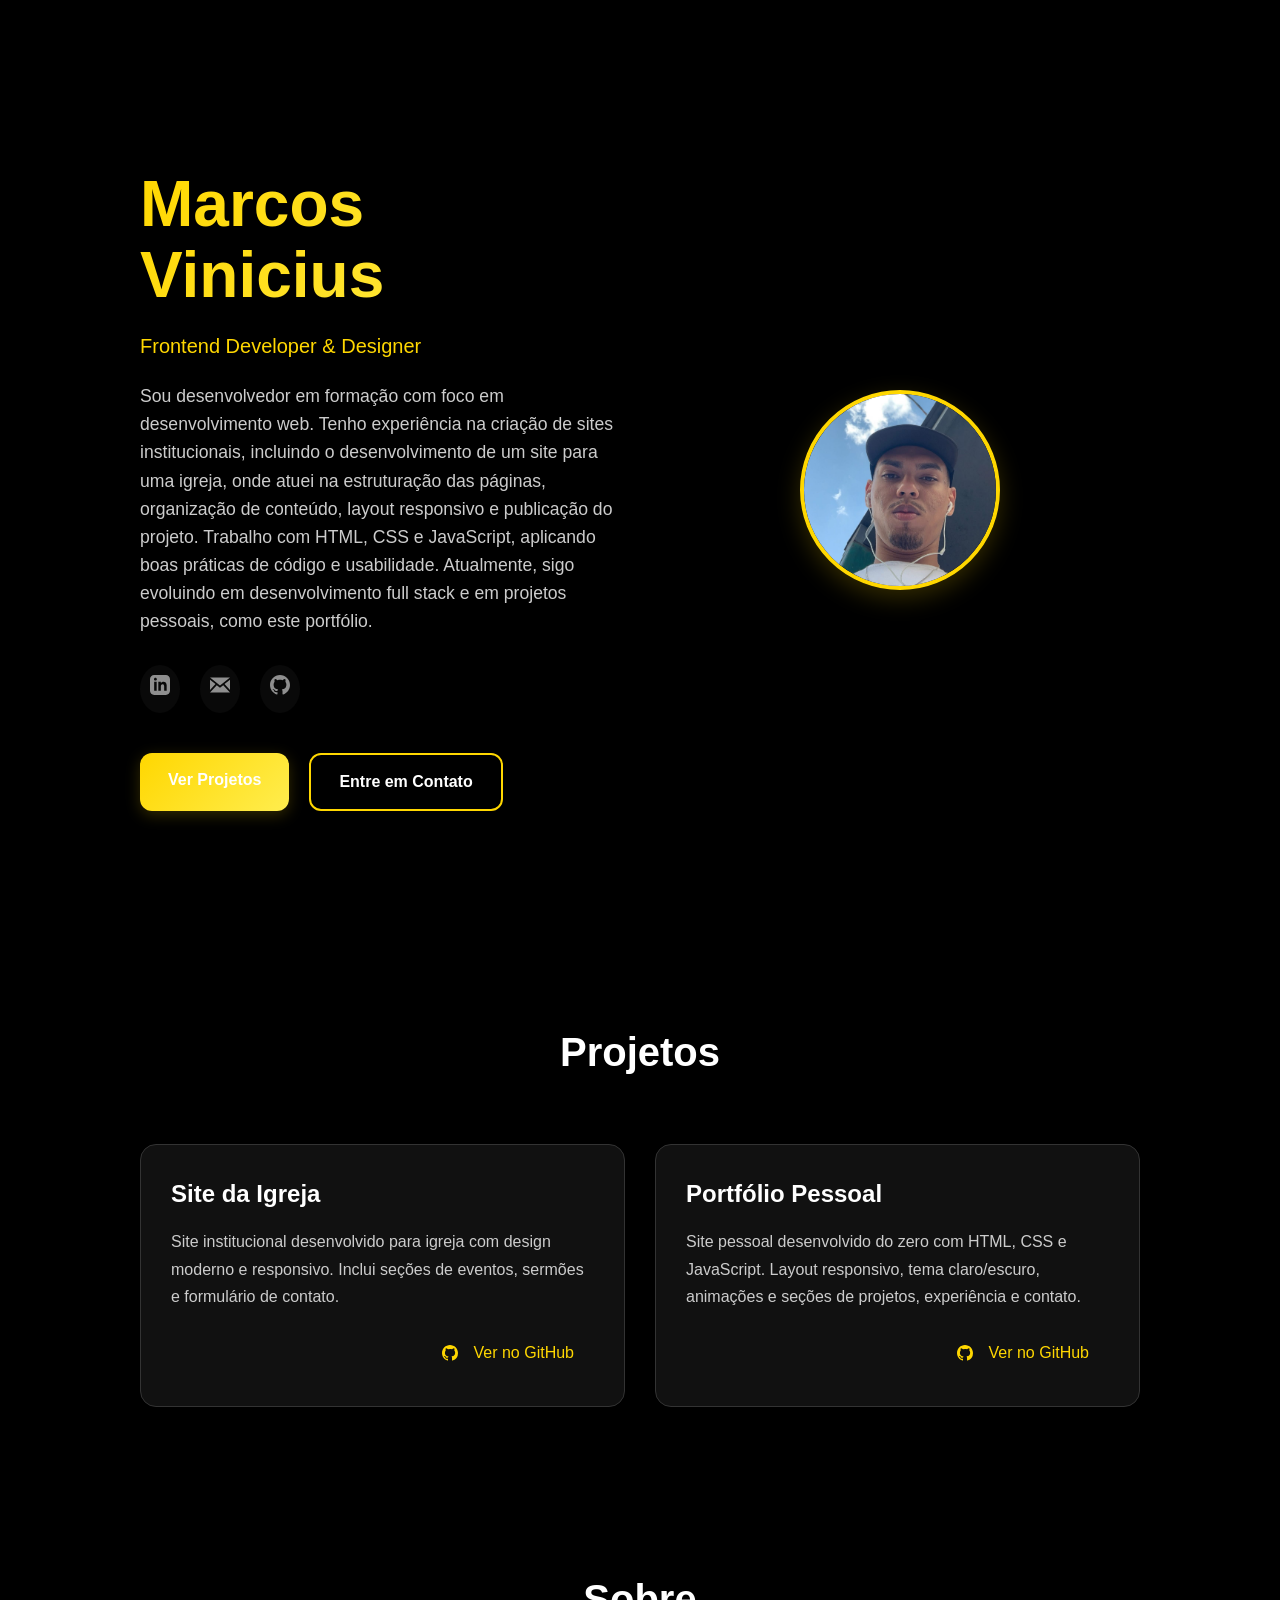
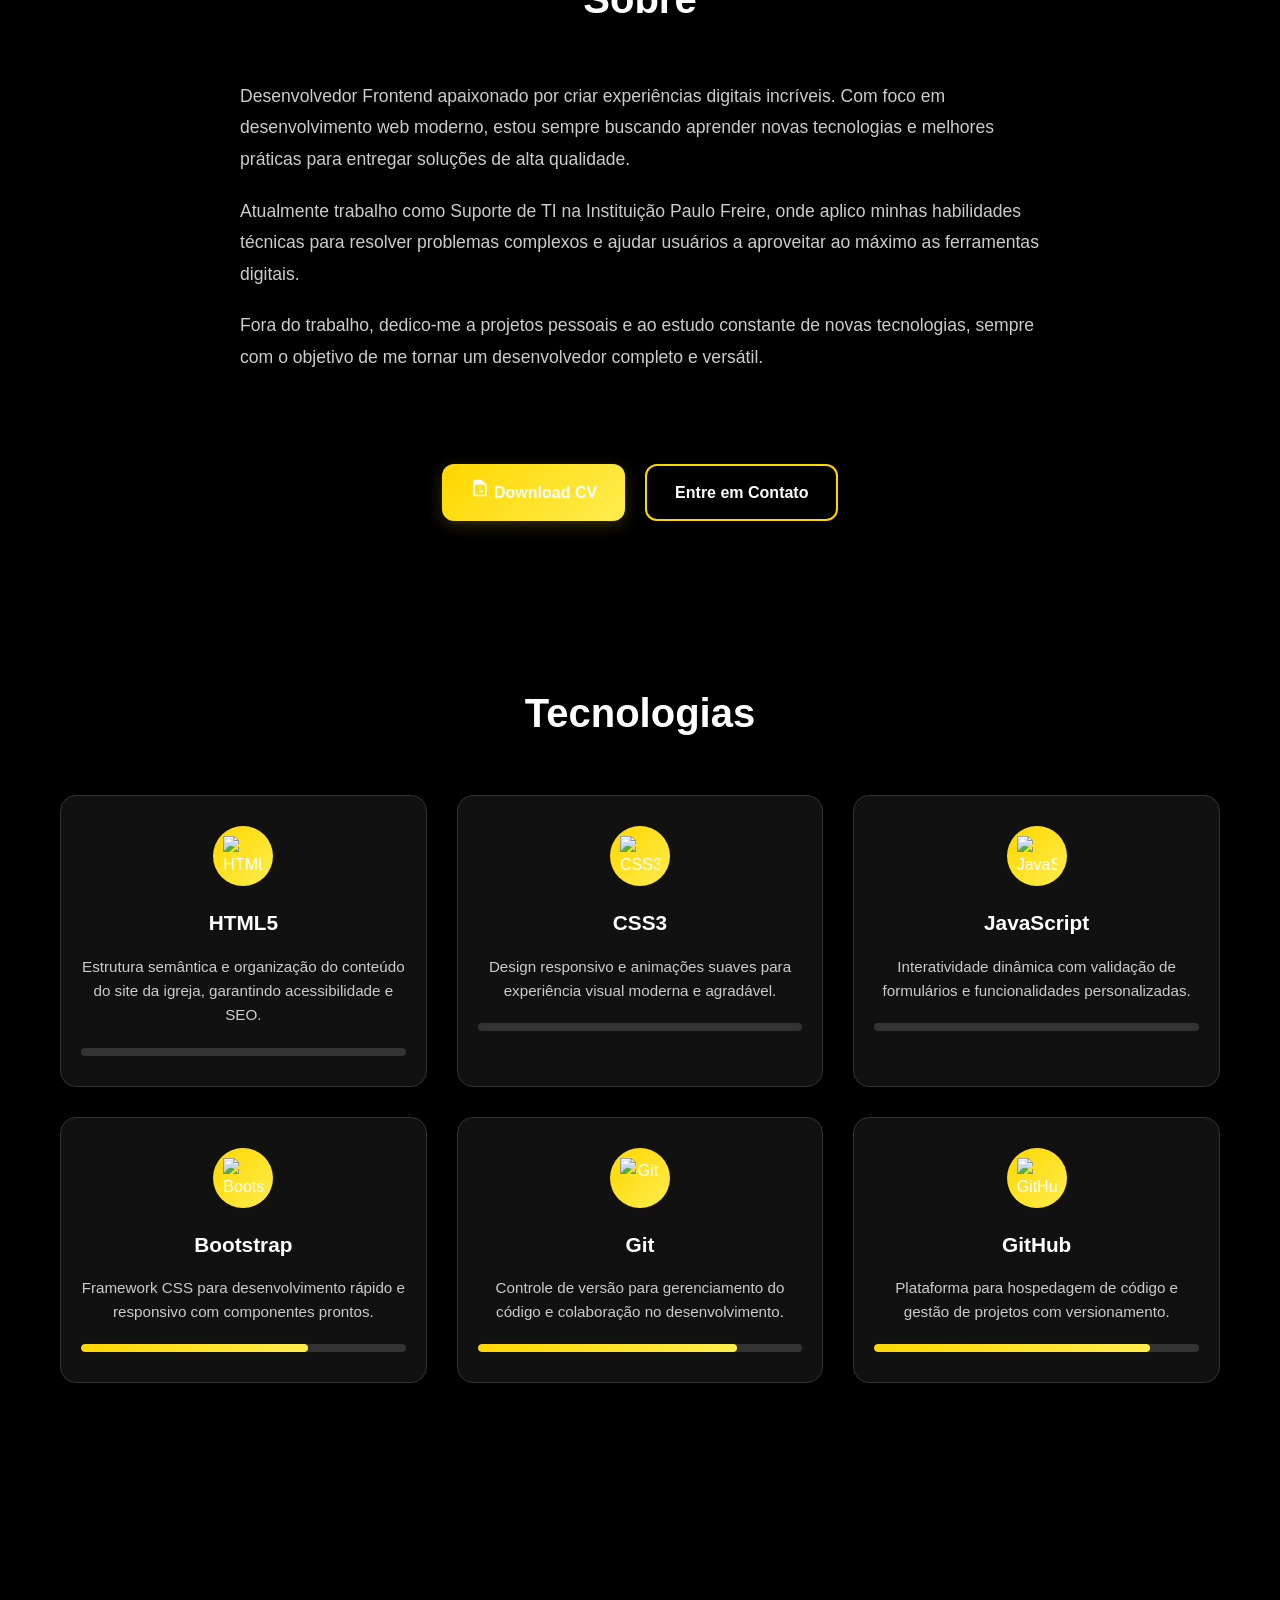
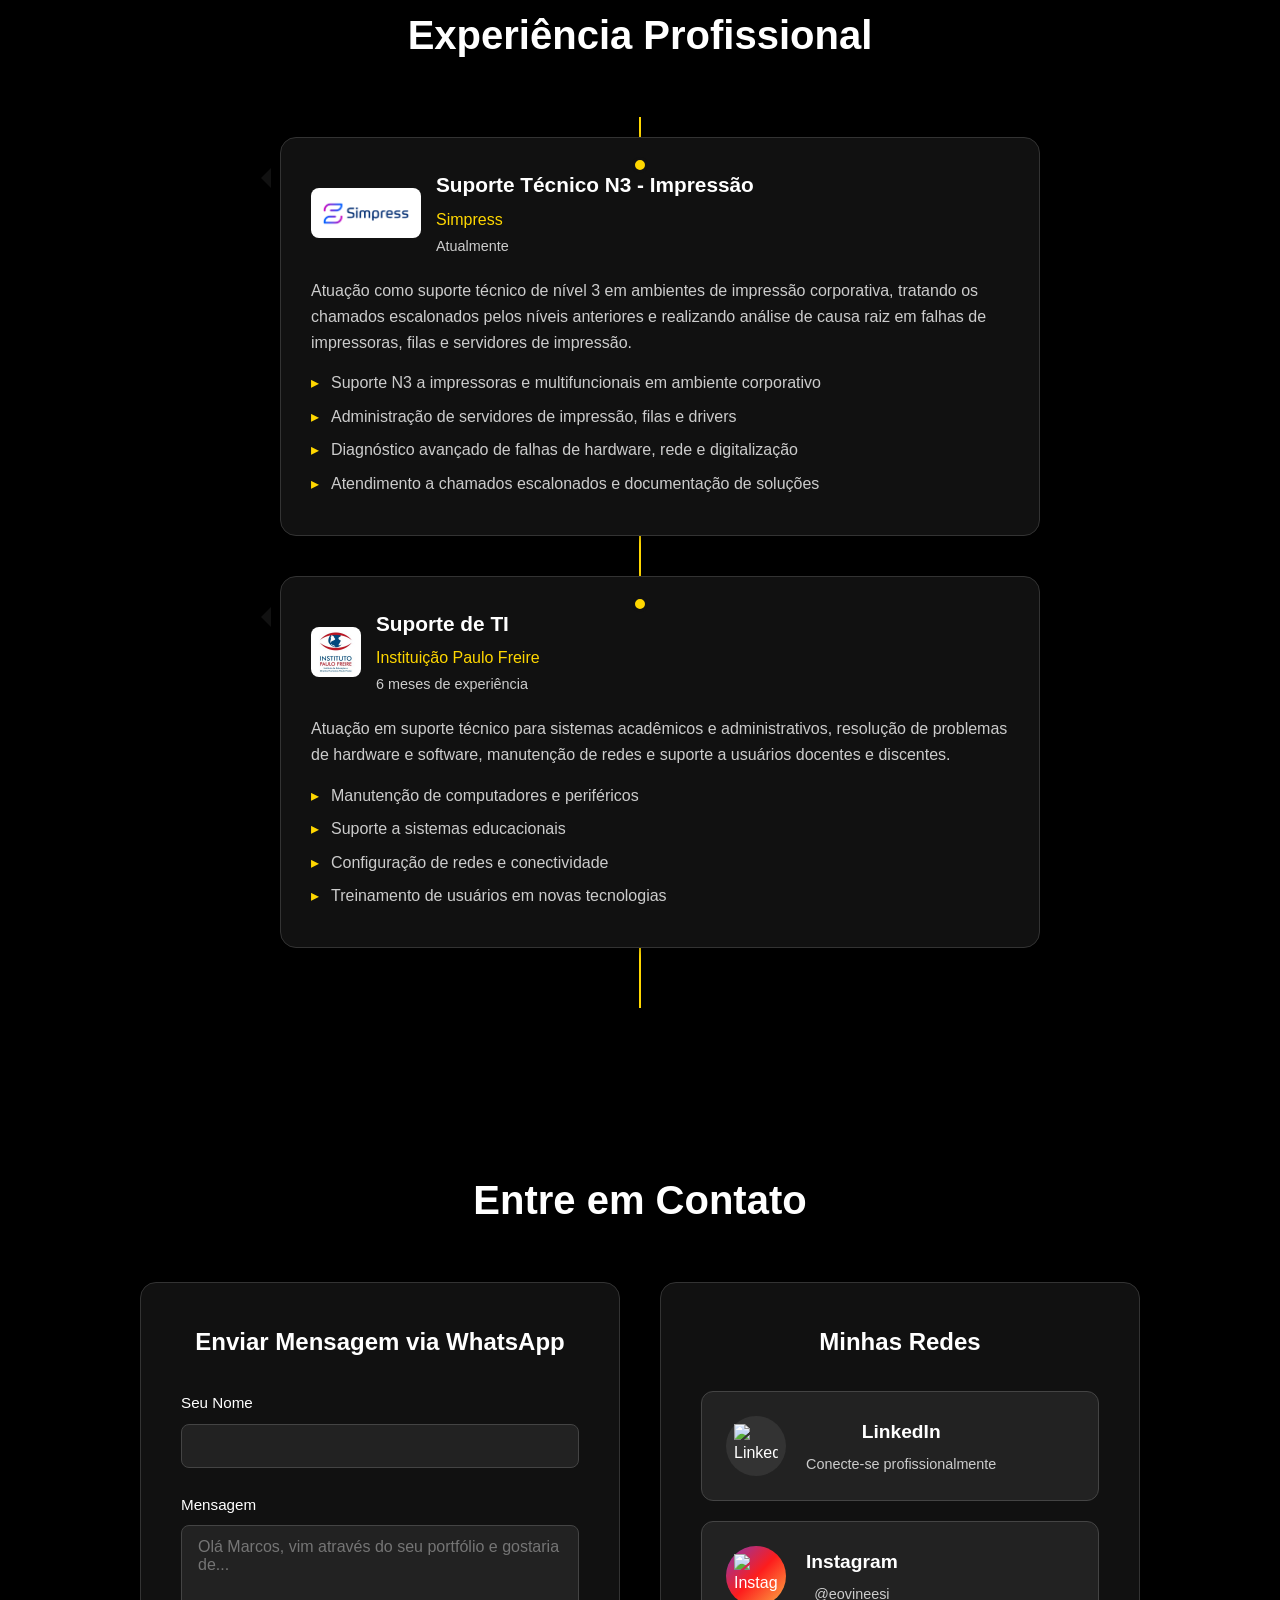
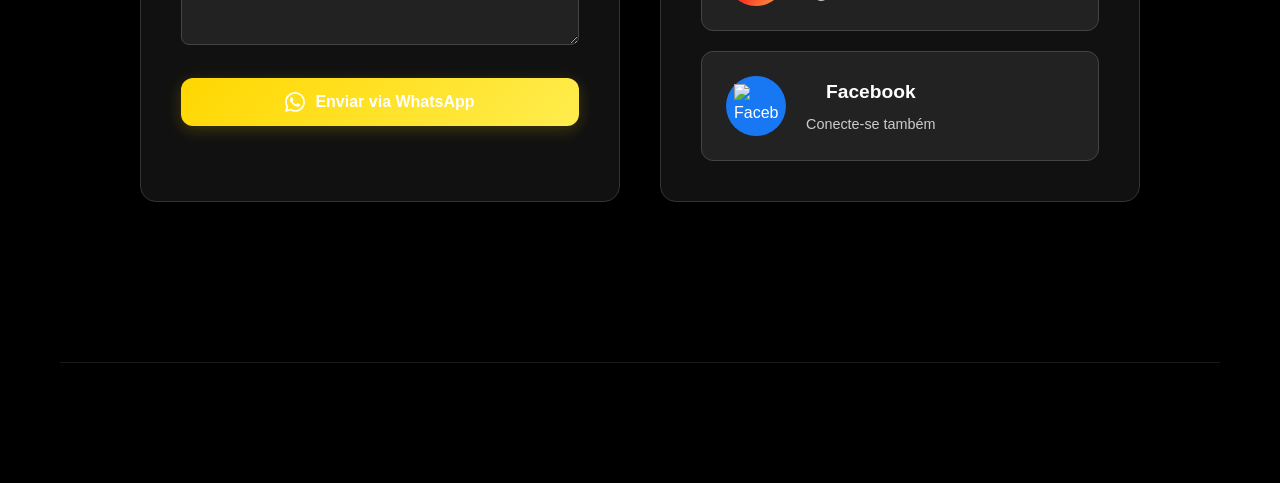
==== commit 3596a43c: "Ajusta periodo da experiencia na Paulo Freire Co-Authored-By: Vineesilvaa <vinigalvao0115@gmail.com>" ====
--- a/index.html
+++ b/index.html
@@ -238,7 +238,7 @@
                 <div class="company-info">
                   <h3>Suporte de TI</h3>
                   <p class="company-name">Instituição Paulo Freire</p>
-                  <p class="timeline-date">Atualmente</p>
+                  <p class="timeline-date">6 meses de experiência</p>
                 </div>
               </div>
             </div>
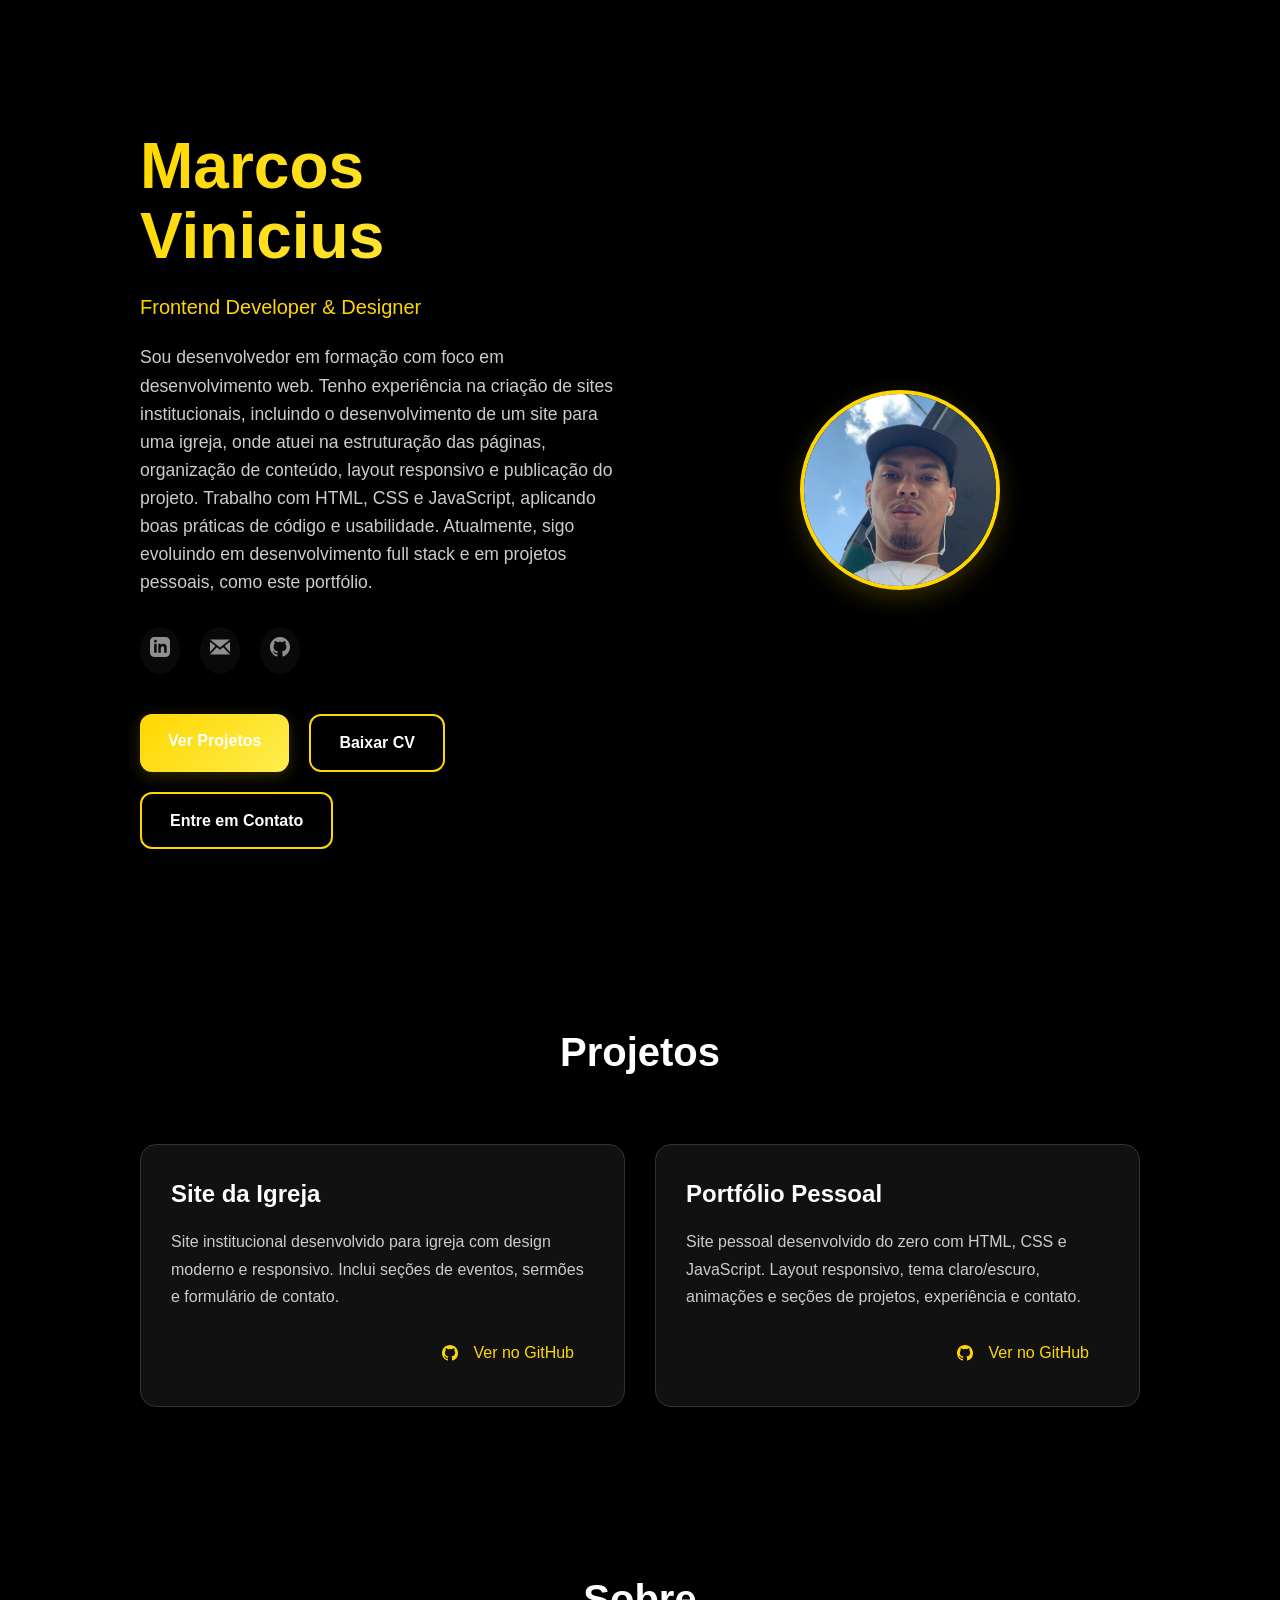
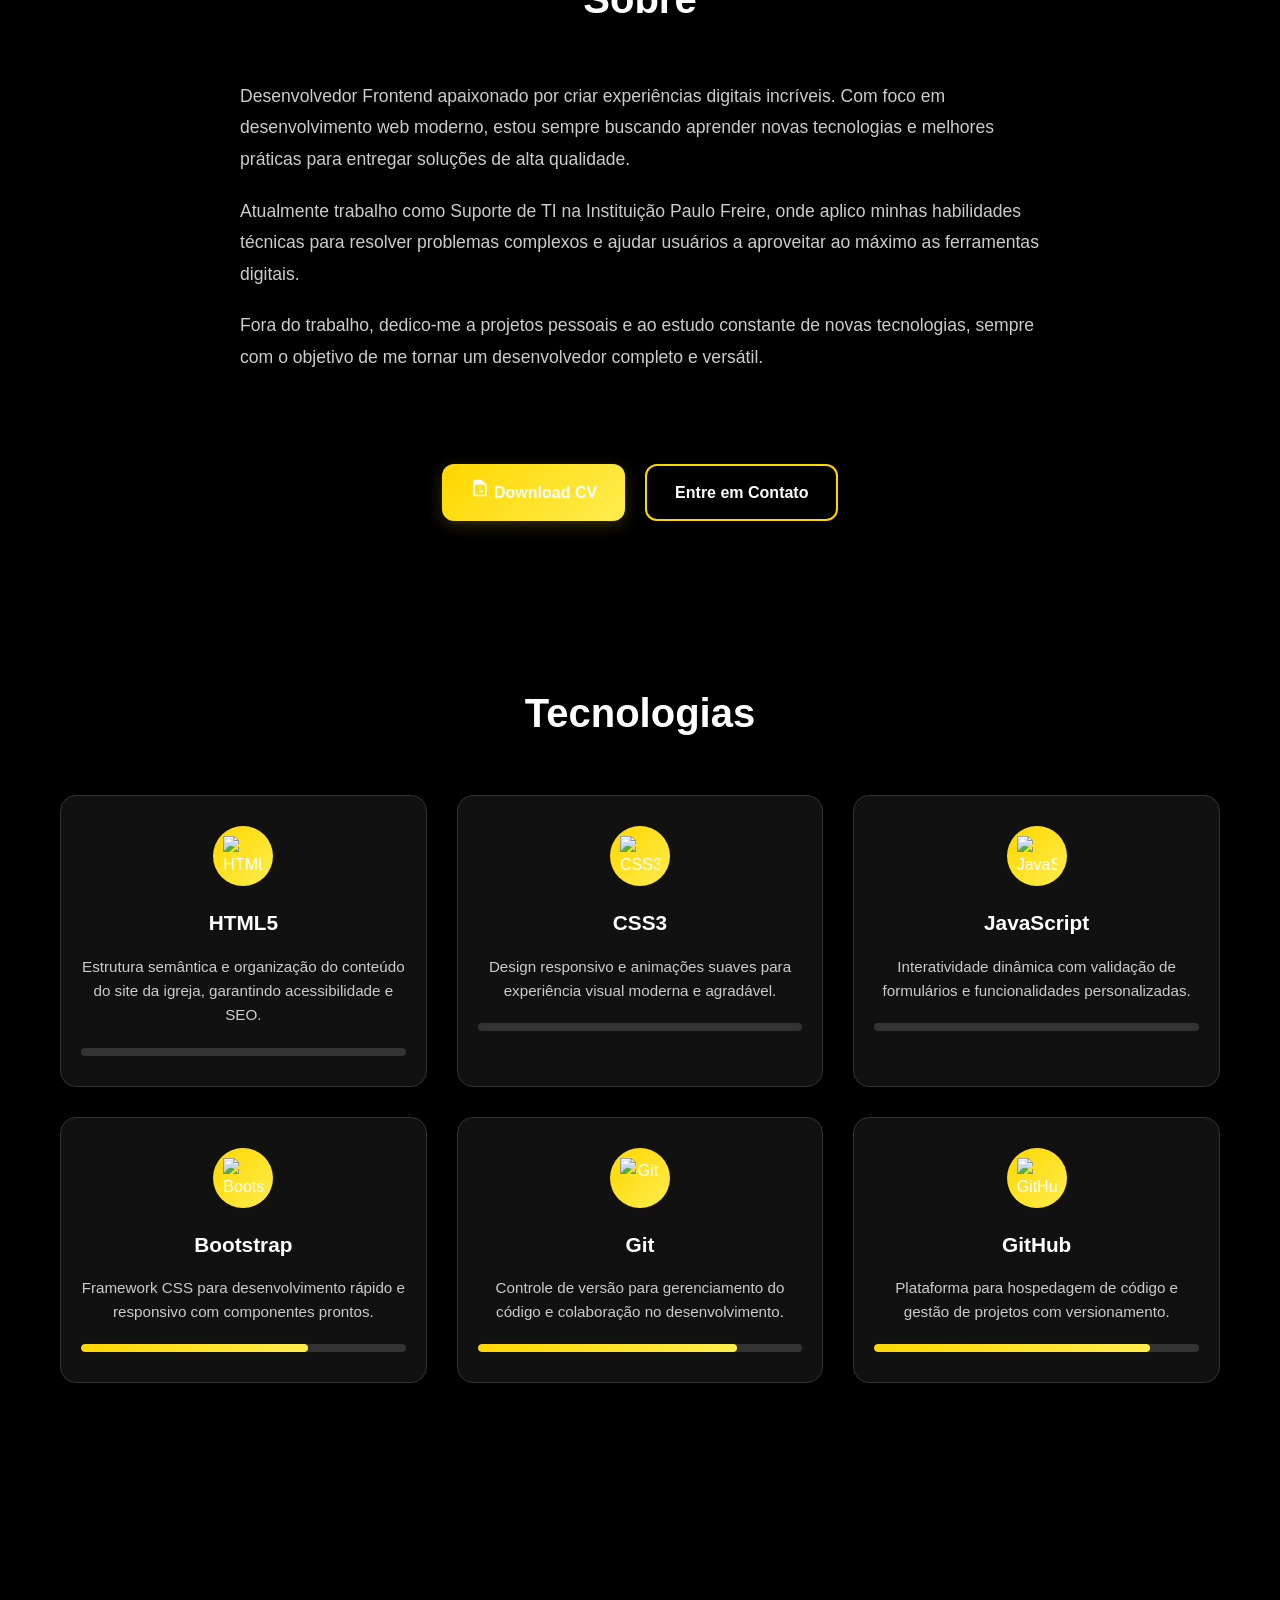
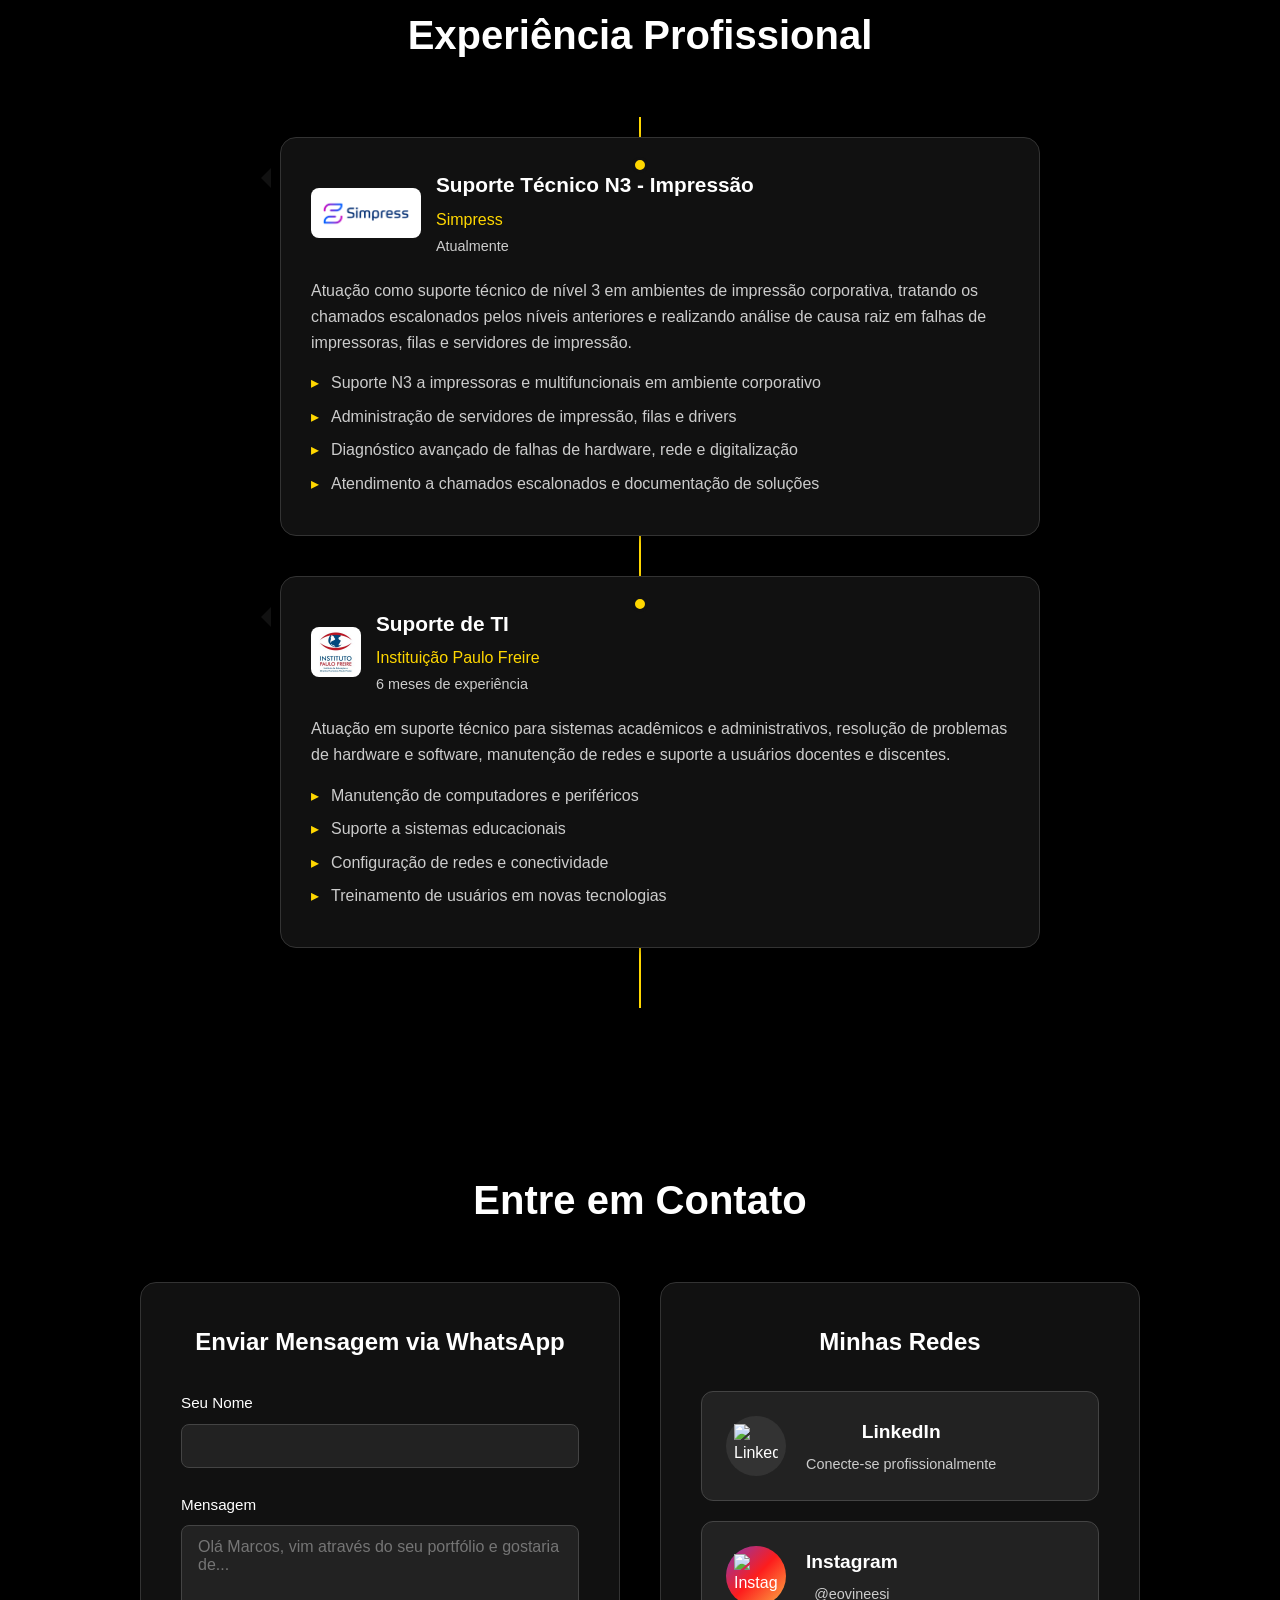
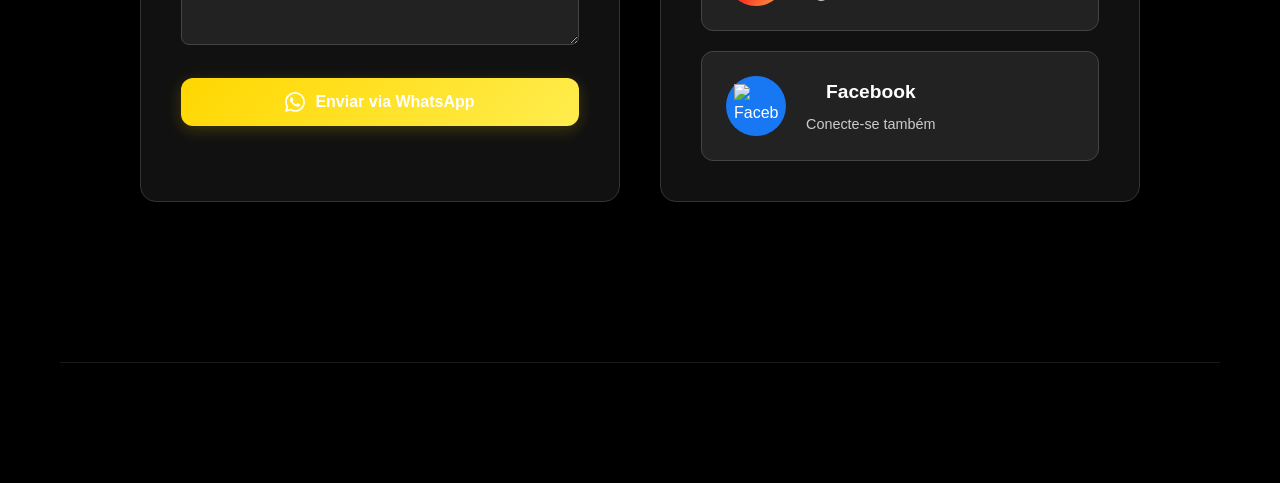
==== commit 065f8007: "Gera CV em PDF com o mesmo conteudo do portfolio e adiciona botao de download Co-Authored-By: Vinees" ====
--- a/index.html
+++ b/index.html
@@ -42,6 +42,7 @@
           </div>
           <div class="actions">
             <a class="btn primary" href="#projects">Ver Projetos</a>
+            <a class="btn secondary" href="CV_Marcos_Vinicius.pdf" download="Marcos_Vinicius_CV.pdf">Baixar CV</a>
             <a class="btn secondary" href="#contact">Entre em Contato</a>
           </div>
         </div>
@@ -93,7 +94,7 @@
         </div>
         
         <div class="about-actions">
-          <a href="#" class="btn primary download-cv" id="downloadCV">
+          <a href="CV_Marcos_Vinicius.pdf" download="Marcos_Vinicius_CV.pdf" class="btn primary download-cv" id="downloadCV">
             <svg width="20" height="20" viewBox="0 0 24 24" fill="currentColor">
               <path d="M14,2H6A2,2 0 0,0 4,4V20A2,2 0 0,0 6,22H18A2,2 0 0,0 20,20V8L14,2M18,20H6V8H18V20M16,17H11V15H16V17M13,13H11V11H13V13M13,9H11V7H13V9Z"/>
             </svg>
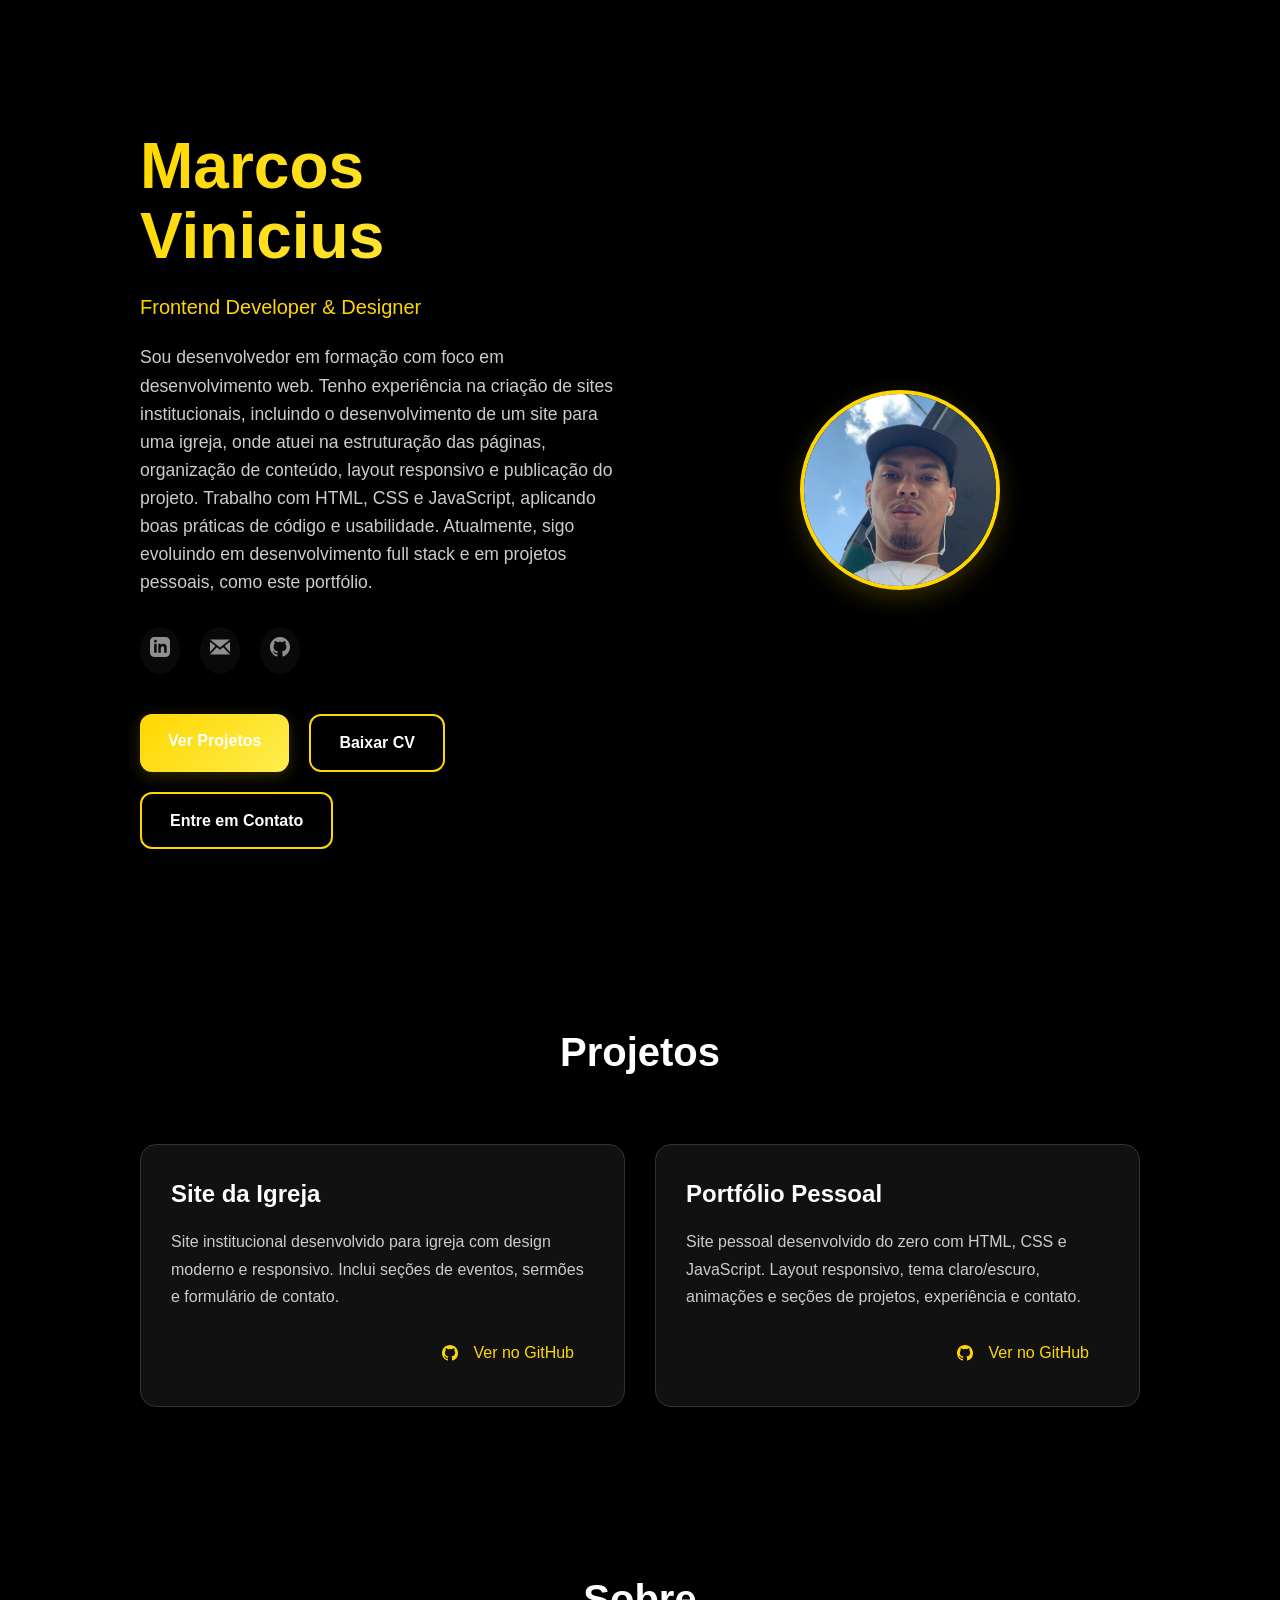
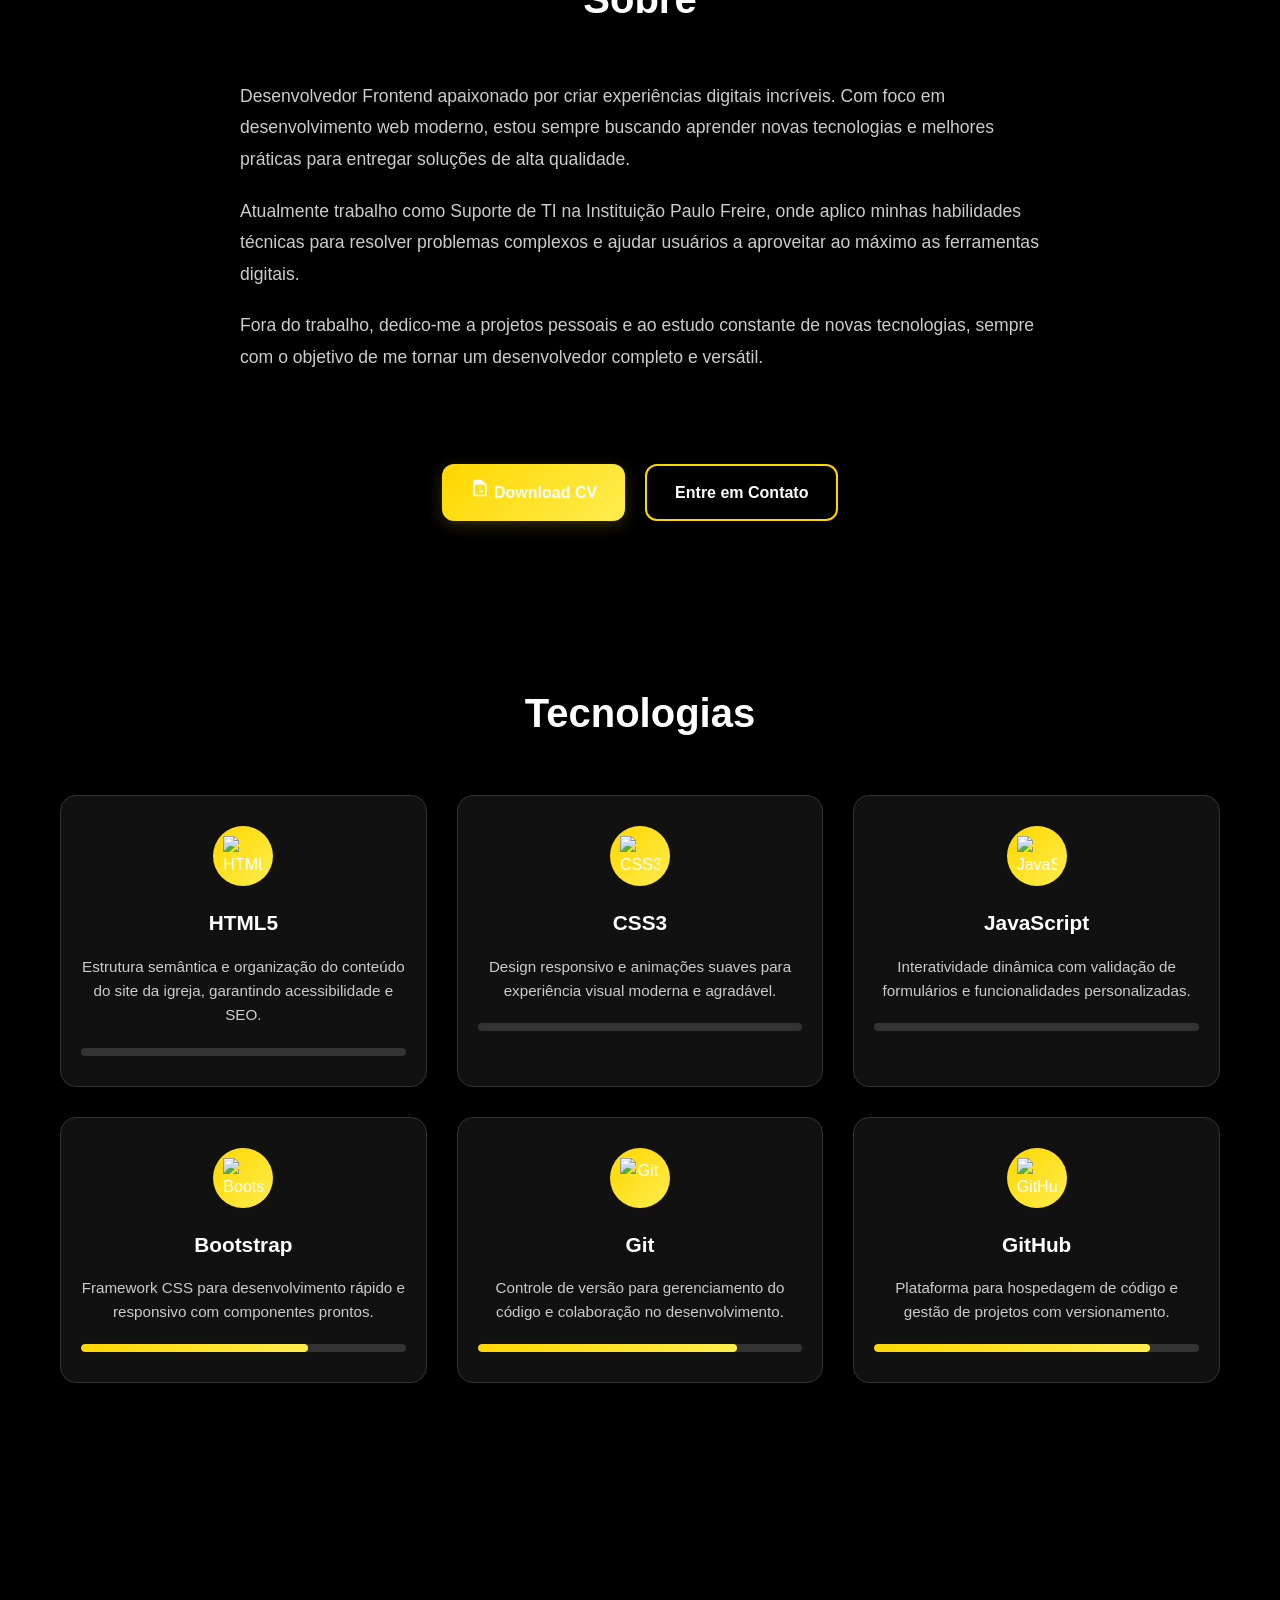
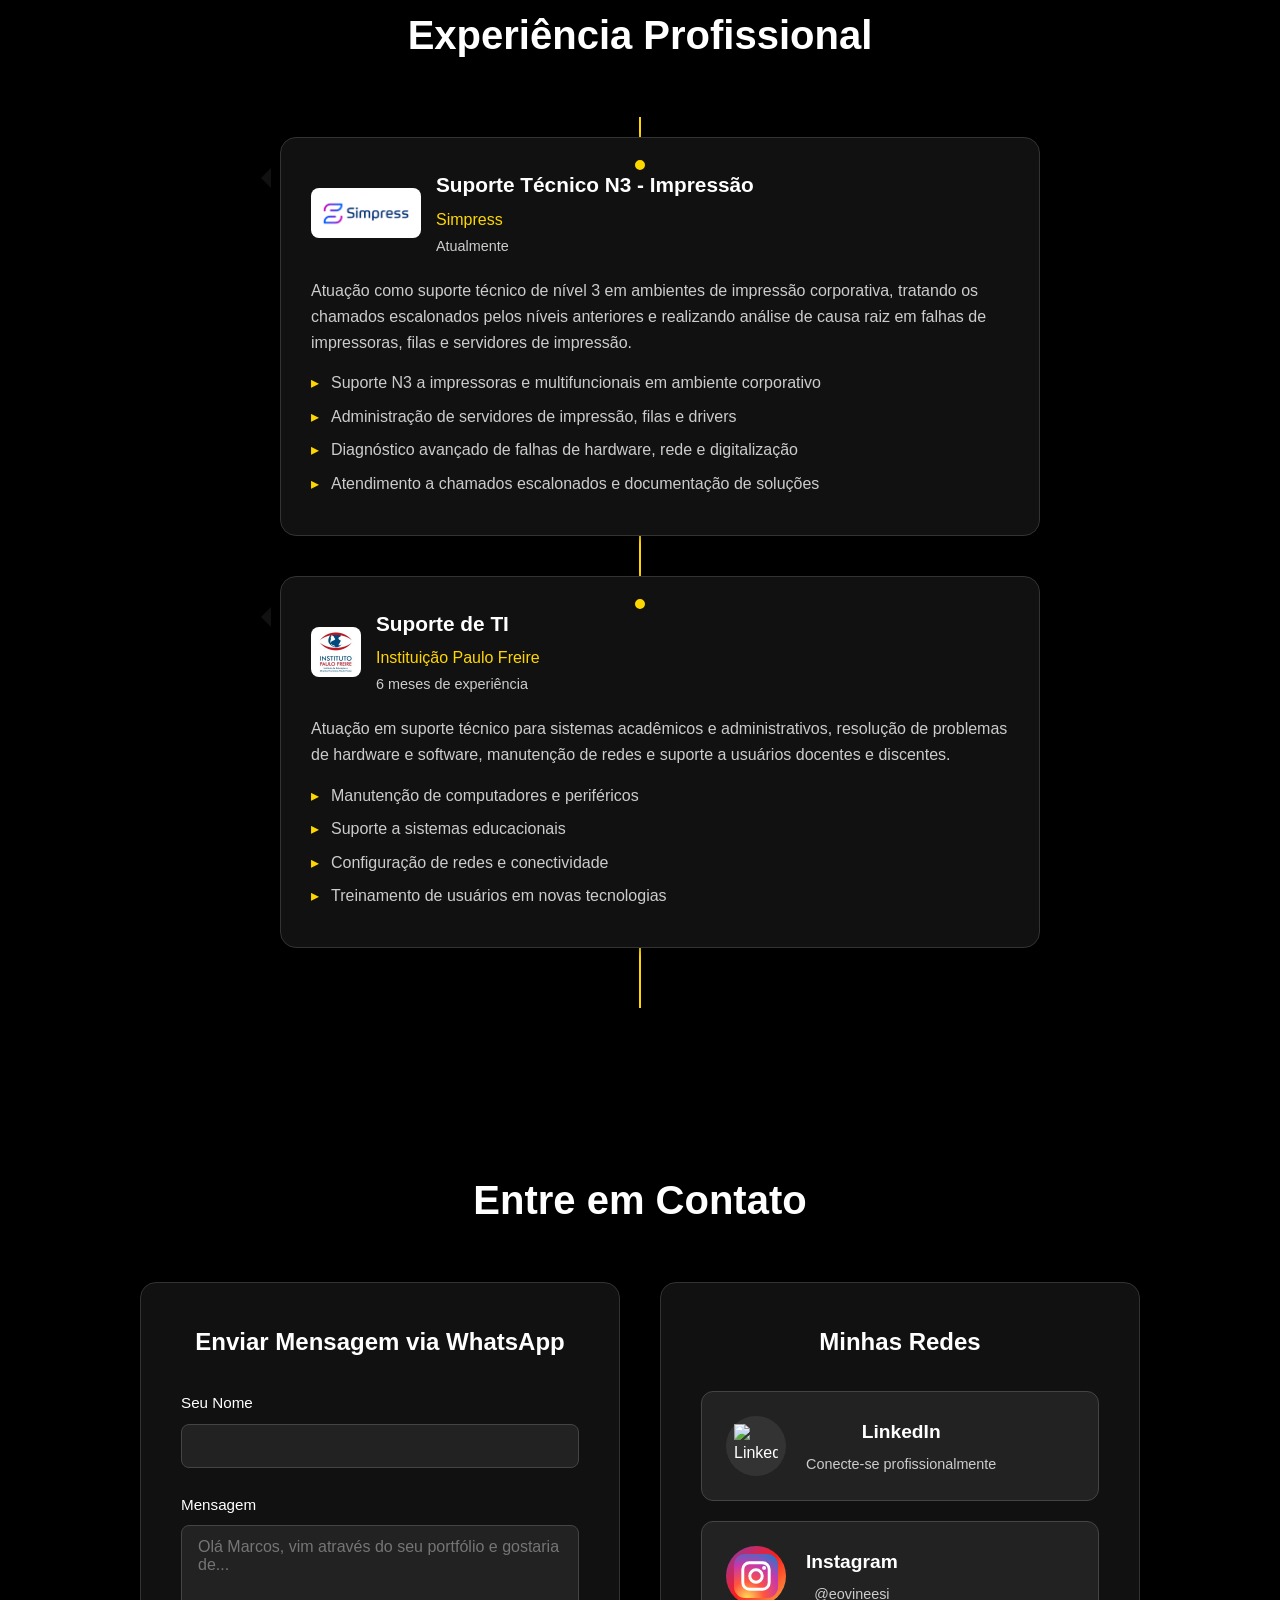
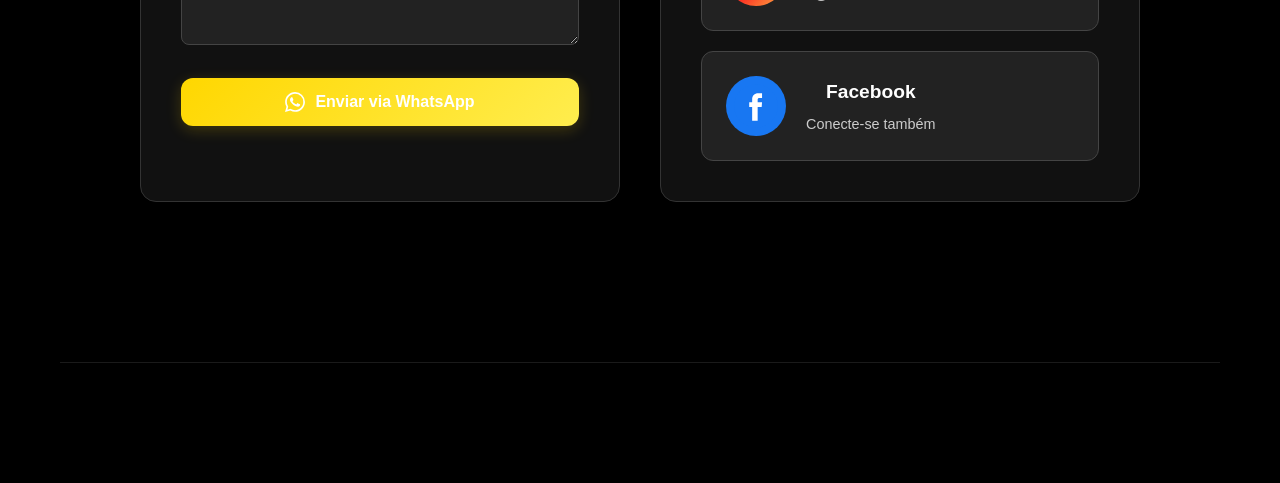
==== commit 91da78e4: "Substitui icones do Instagram e Facebook por SVGs locais Co-Authored-By: Vineesilvaa <vinigalvao0115" ====
--- a/index.html
+++ b/index.html
@@ -296,7 +296,7 @@
             
             <a href="https://www.instagram.com/eovineesi/" target="_blank" rel="noopener noreferrer" class="social-card">
               <div class="social-icon instagram">
-                <img src="https://upload.wikimedia.org/wikipedia/commons/thumb/a/a5/Instagram_icon.png/2048px-Instagram_icon.png" alt="Instagram" width="40" height="40">
+                <img src="img/instagram.svg" alt="Instagram" width="40" height="40">
               </div>
               <div class="social-info">
                 <h4>Instagram</h4>
@@ -306,7 +306,7 @@
             
             <a href="https://www.facebook.com/profile.php?id=100027961003098" target="_blank" rel="noopener noreferrer" class="social-card">
               <div class="social-icon facebook">
-                <img src="https://upload.wikimedia.org/wikipedia/commons/thumb/5/51/Facebook_f_logo_%282019%29.svg/2048px-Facebook_f_logo_%282019%29.svg.png" alt="Facebook" width="40" height="40">
+                <img src="img/facebook.svg" alt="Facebook" width="40" height="40">
               </div>
               <div class="social-info">
                 <h4>Facebook</h4>
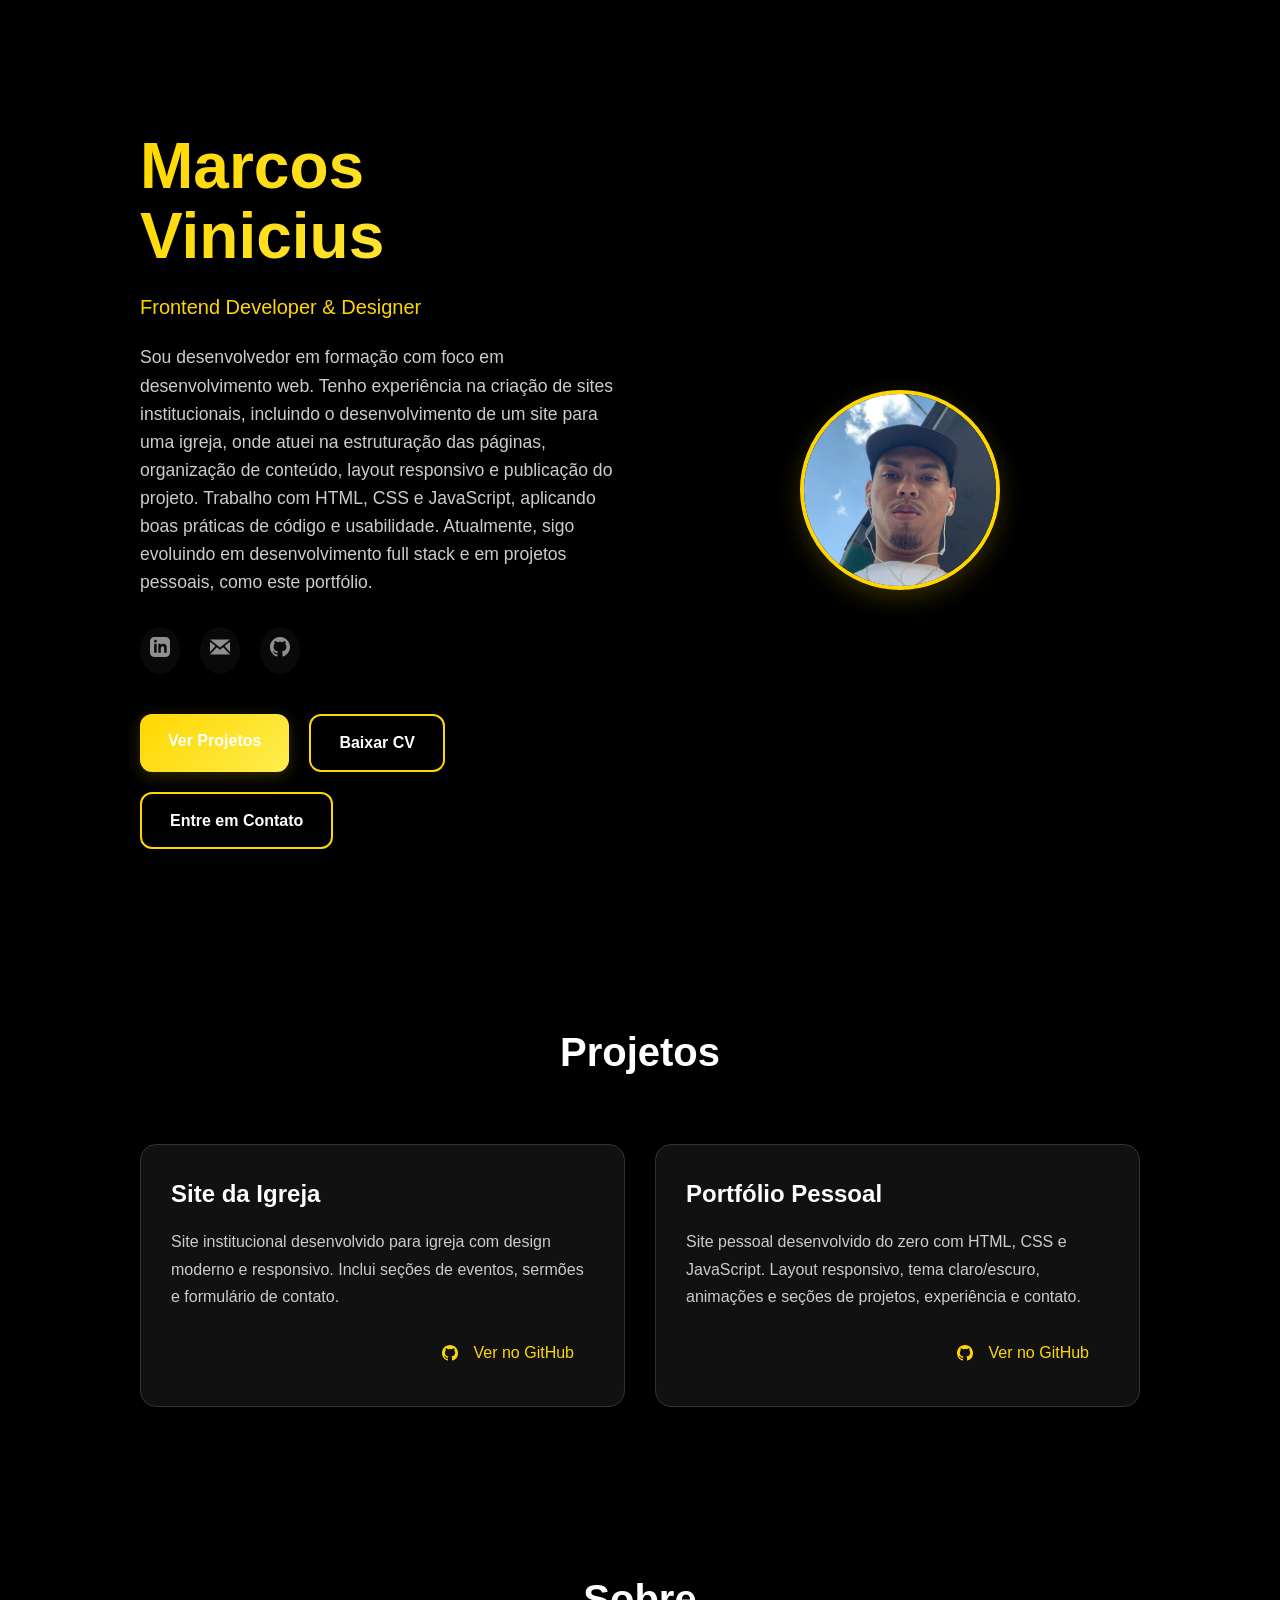
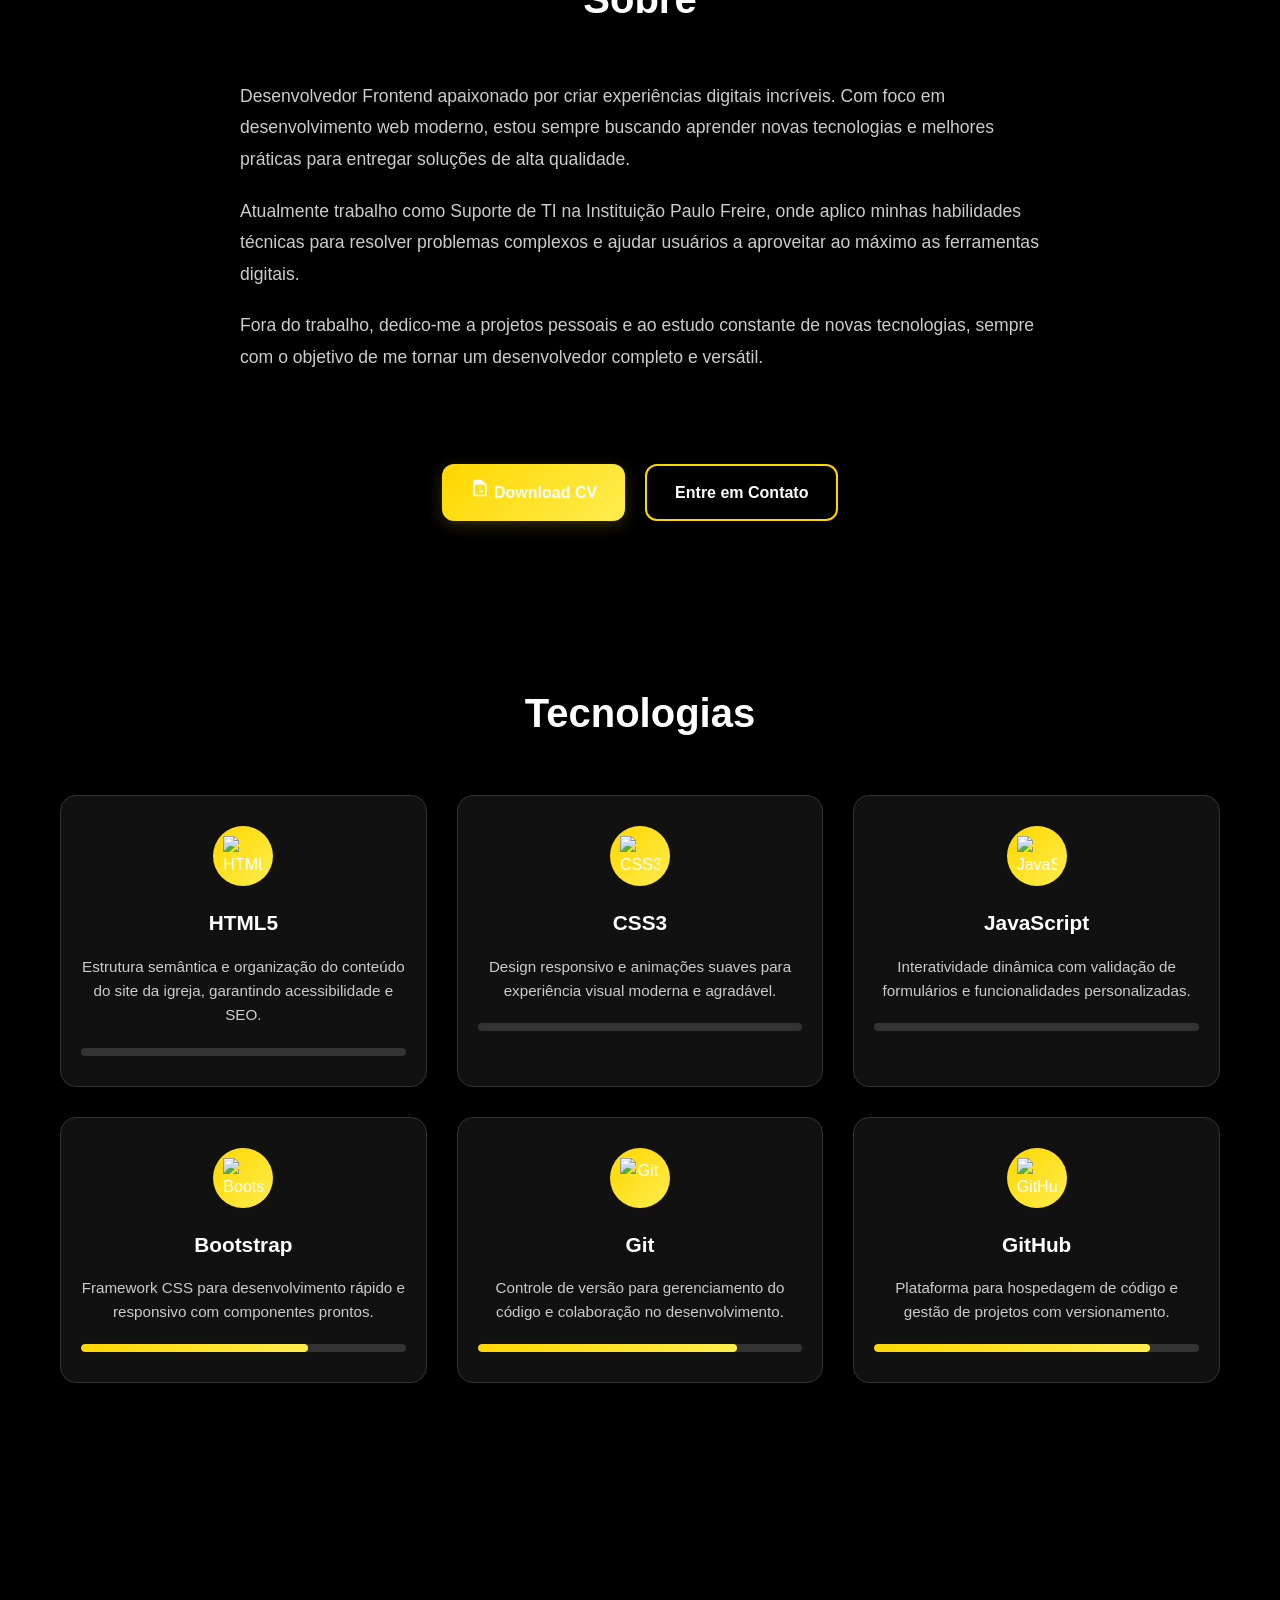
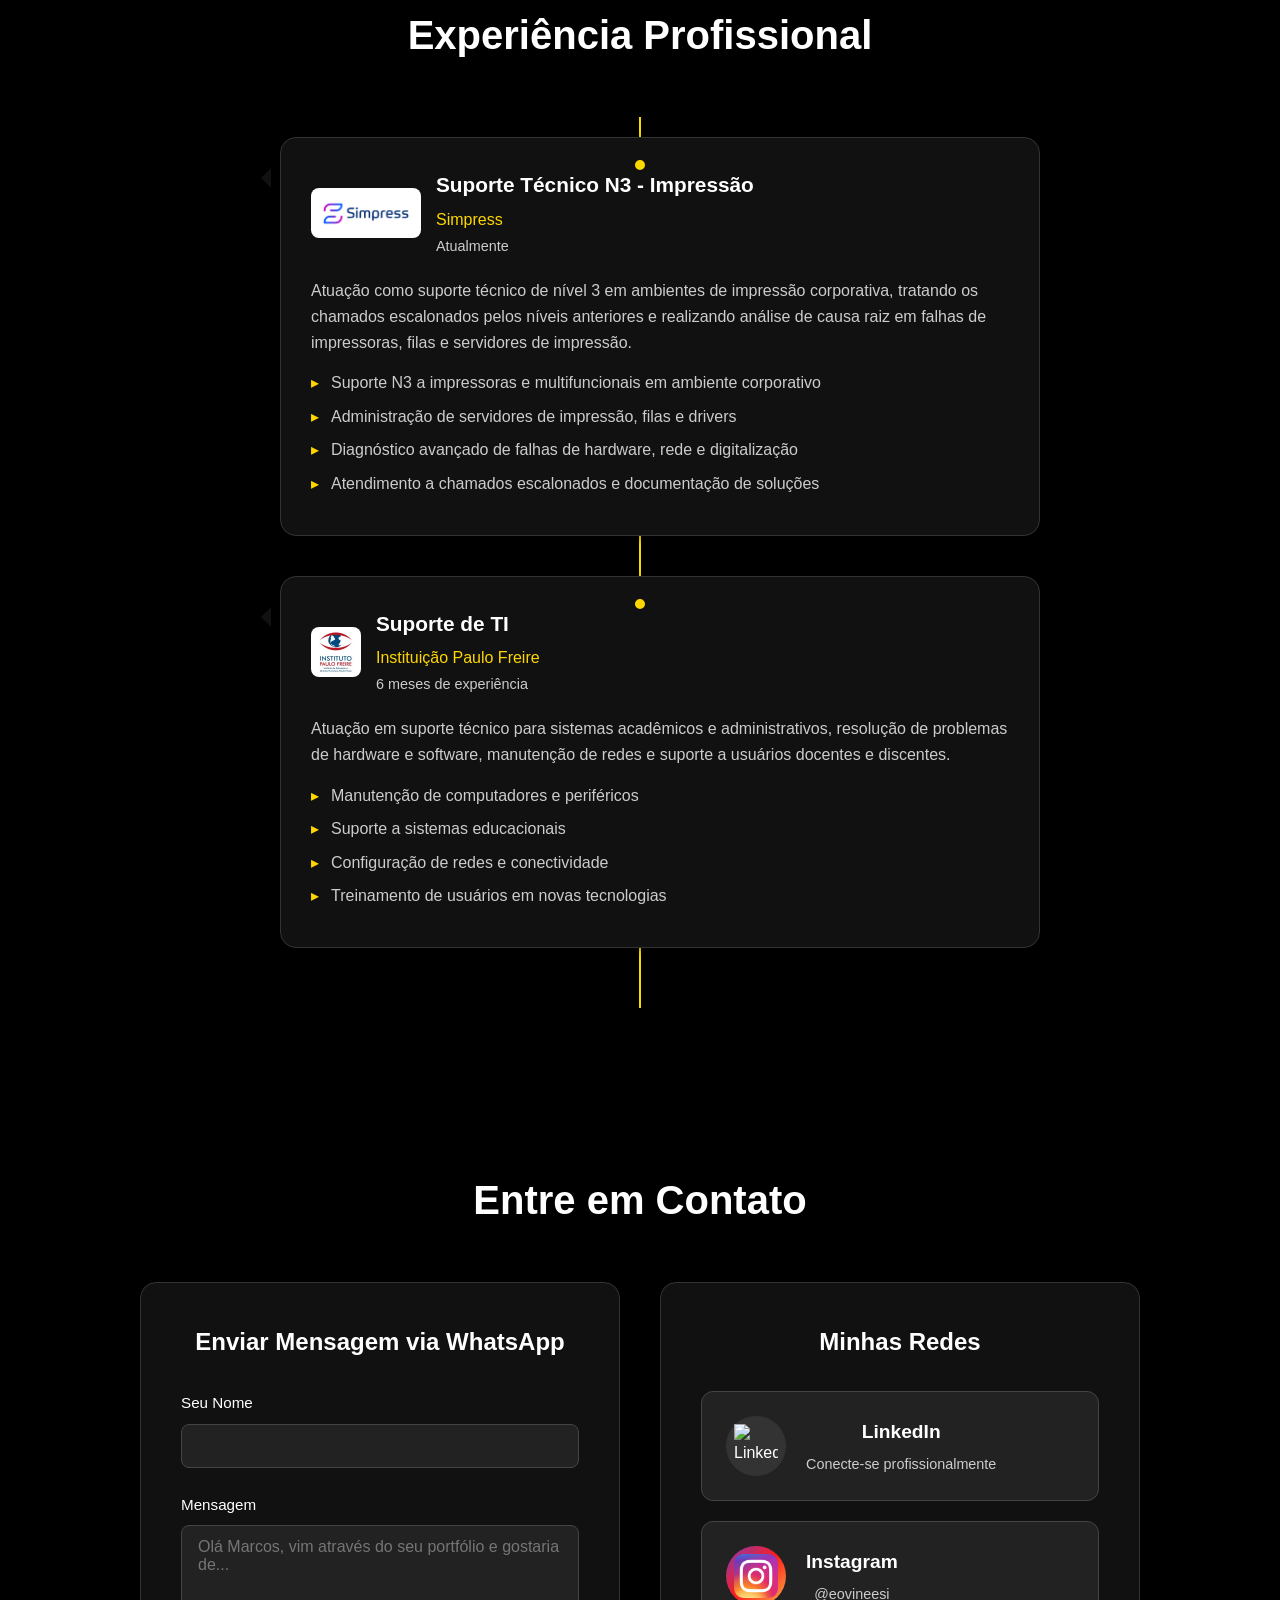
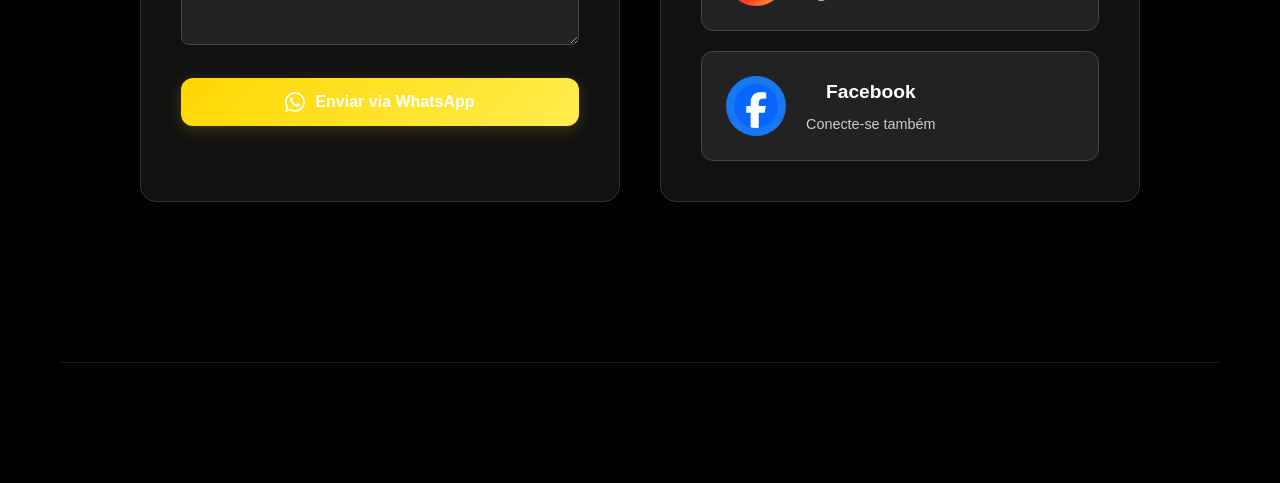
==== commit 9f3f135d: "Usa logos oficiais atuais do Instagram e Facebook Co-Authored-By: Vineesilvaa <vinigalvao0115@gmail." ====
--- a/index.html
+++ b/index.html
@@ -296,7 +296,7 @@
             
             <a href="https://www.instagram.com/eovineesi/" target="_blank" rel="noopener noreferrer" class="social-card">
               <div class="social-icon instagram">
-                <img src="img/instagram.svg" alt="Instagram" width="40" height="40">
+                <img src="img/instagram.png" alt="Instagram" width="40" height="40">
               </div>
               <div class="social-info">
                 <h4>Instagram</h4>
@@ -306,7 +306,7 @@
             
             <a href="https://www.facebook.com/profile.php?id=100027961003098" target="_blank" rel="noopener noreferrer" class="social-card">
               <div class="social-icon facebook">
-                <img src="img/facebook.svg" alt="Facebook" width="40" height="40">
+                <img src="img/facebook.png" alt="Facebook" width="40" height="40">
               </div>
               <div class="social-info">
                 <h4>Facebook</h4>
